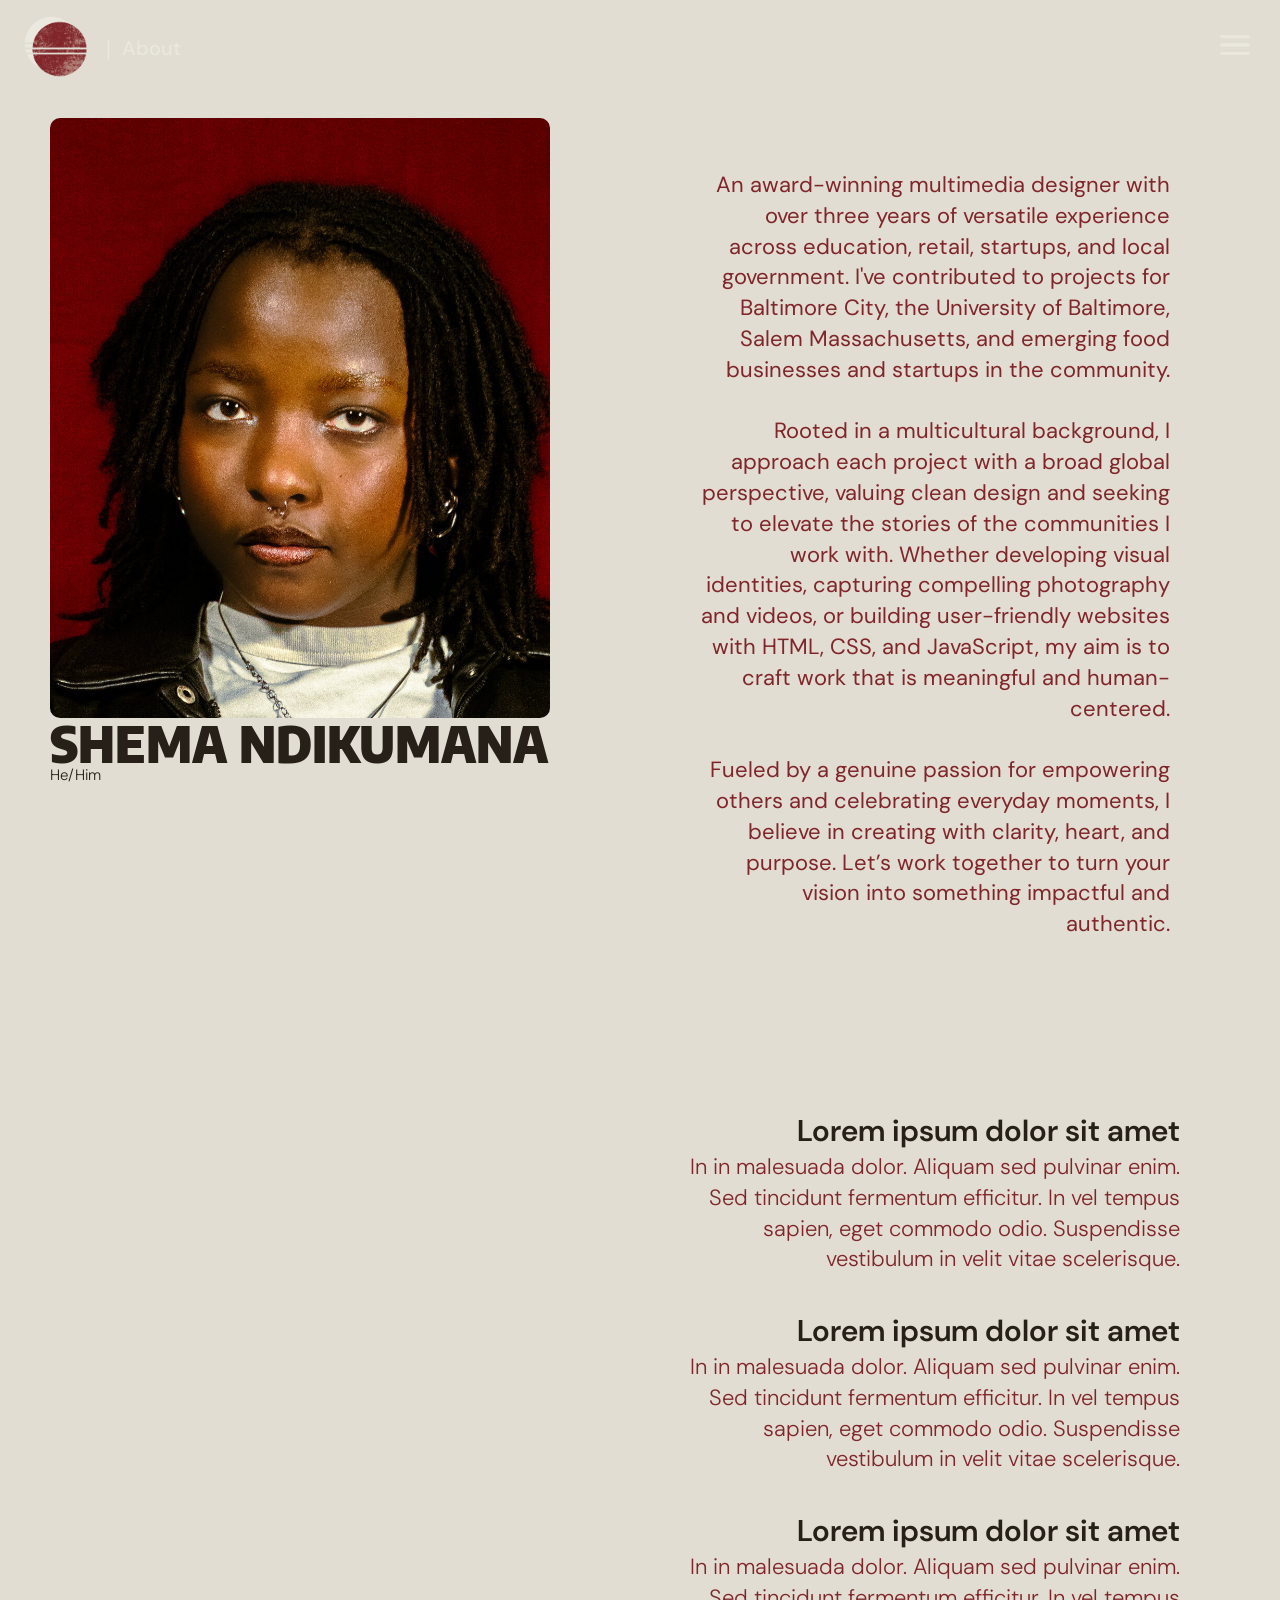
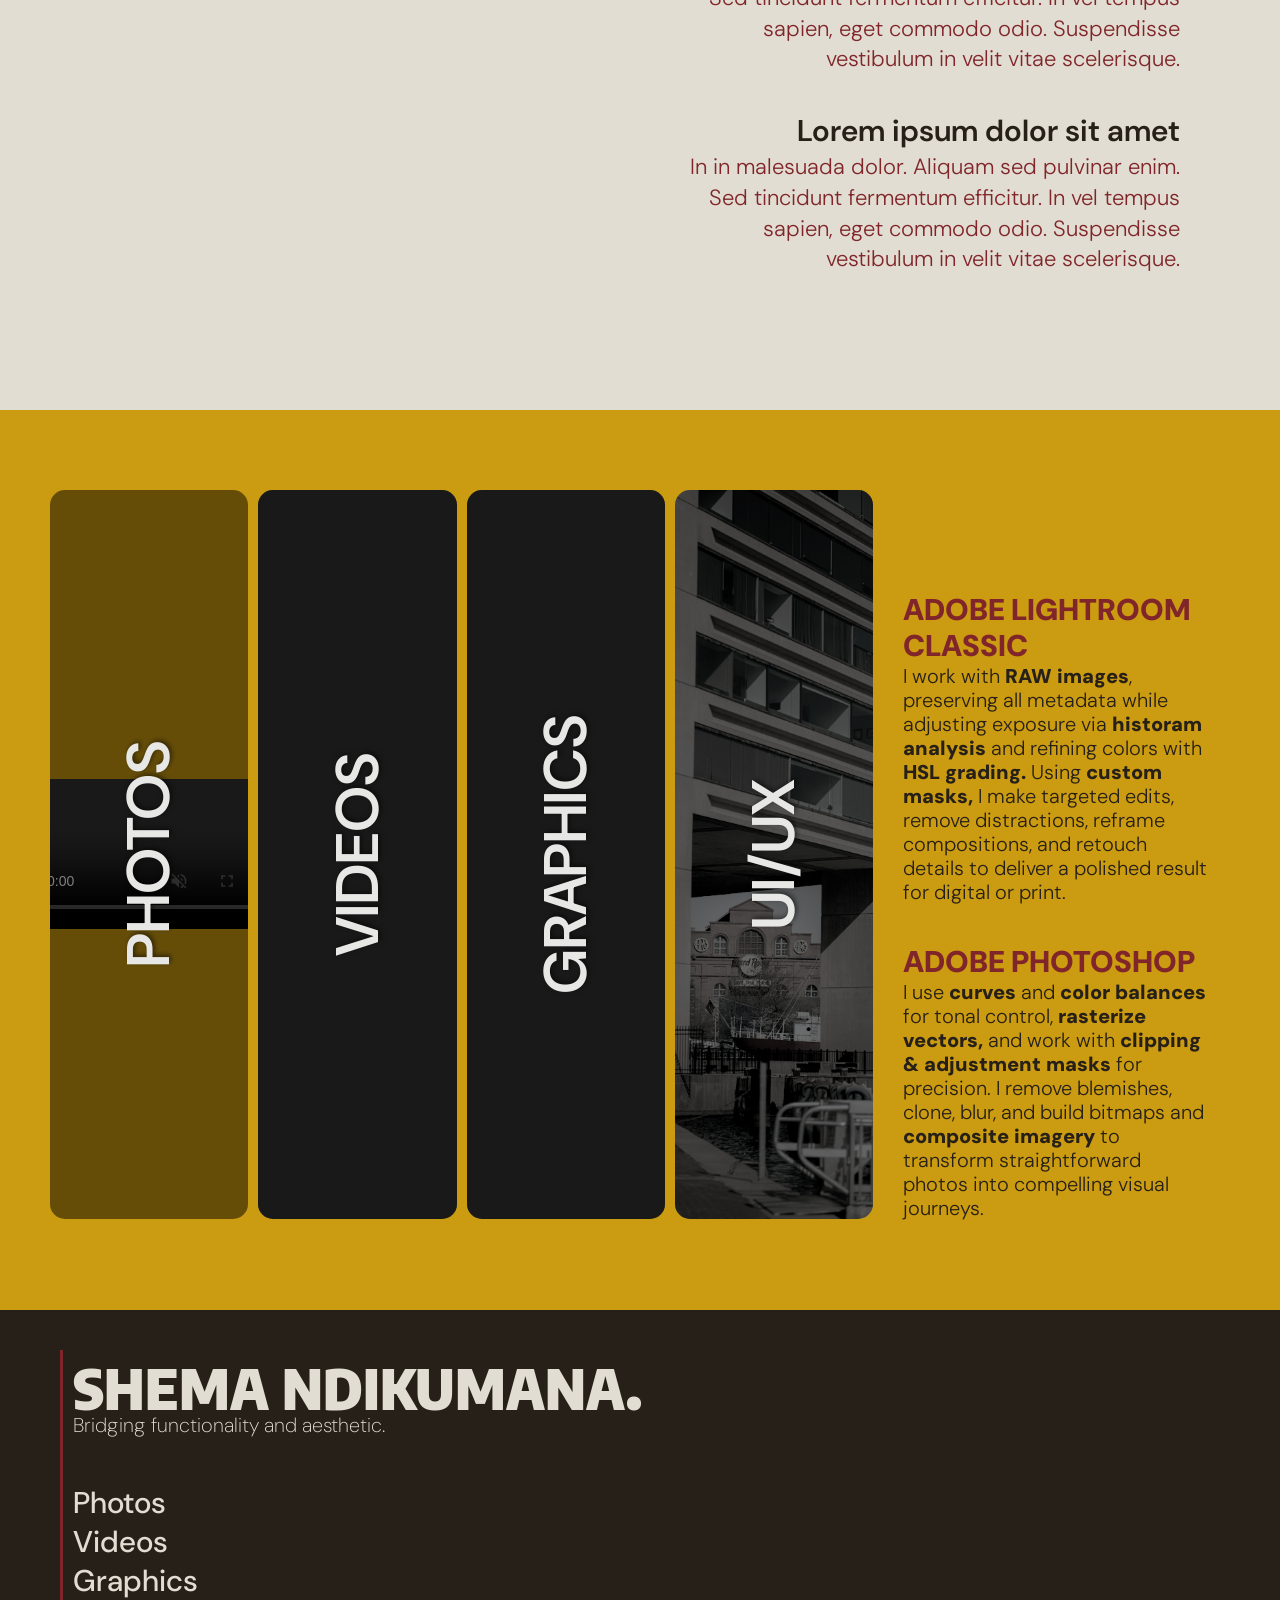
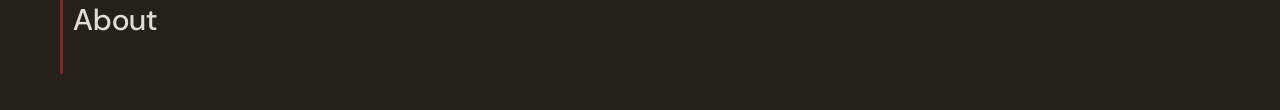
==== about.html @ a7e1a9b9 "Initial commit" ====
<!DOCTYPE html>
<html lang="en">
<head>
    <meta charset="UTF-8">
    <meta name="viewport" content="width=device-width, initial-scale=1.0">
    <link rel="stylesheet" href="styles.css">
    <script src="navbar.js"></script>
    <script src="footer.js"></script>
    <style>
    @import url('https://fonts.googleapis.com/css2?family=Encode+Sans+Semi+Condensed:wght@100;200;300;400;500;600;700;800;900&display=swap');
    @import url('https://fonts.googleapis.com/css2?family=DM+Sans:ital,opsz,wght@0,9..40,100..1000;1,9..40,100..1000&display=swap');    
    </style>
    <title>About</title>
</head>
<body style="width: 100% !important; overflow-x: hidden;">
     <div id="navbar-placeholder"></div>
 <section class="bio-section">
    <div class="pfp-box">
        <div class="headshot-box"><img src="about/shema_headshot.jpg" alt="headshot"></div>
        <div class="pfp-txt">
            <p class="pfp-name">Shema Ndikumana</p>
            <p class="pfp-pronouns">He/Him</p>
        </div>
    </div>
    <div class="info-box">
        <div class="bio-txt">
An award-winning multimedia designer with over three years of versatile experience across education, retail, startups, and local government. I've contributed to projects for Baltimore City, the University of Baltimore, Salem Massachusetts, and emerging food businesses and startups in the community. 
<br>
<br>Rooted in a multicultural background, I approach each project with a broad global perspective, valuing clean design and seeking to elevate the stories of the communities I work with. Whether developing visual identities, capturing compelling photography and videos, or building user-friendly websites with HTML, CSS, and JavaScript, my aim is to craft work that is meaningful and human-centered. 
<br>
<br>Fueled by a genuine passion for empowering others and celebrating everyday moments, I believe in creating with clarity, heart, and purpose. Let’s work together to turn your vision into something impactful and authentic.
</div>
        <div class="work-box">
            <div class="work">
                <p class="work-title">Lorem ipsum dolor sit amet</p>
                <p class="work-info">In in malesuada dolor. Aliquam sed pulvinar enim. Sed tincidunt fermentum efficitur. In vel tempus sapien, eget commodo odio. Suspendisse vestibulum in velit vitae scelerisque. </p>
            </div>
            <div class="work">
                <p class="work-title">Lorem ipsum dolor sit amet</p>
                <p class="work-info">In in malesuada dolor. Aliquam sed pulvinar enim. Sed tincidunt fermentum efficitur. In vel tempus sapien, eget commodo odio. Suspendisse vestibulum in velit vitae scelerisque. </p>
            </div>
            <div class="work">
                <p class="work-title">Lorem ipsum dolor sit amet</p>
                <p class="work-info">In in malesuada dolor. Aliquam sed pulvinar enim. Sed tincidunt fermentum efficitur. In vel tempus sapien, eget commodo odio. Suspendisse vestibulum in velit vitae scelerisque. </p>
            </div>
            <div class="work">
                <p class="work-title">Lorem ipsum dolor sit amet</p>
                <p class="work-info">In in malesuada dolor. Aliquam sed pulvinar enim. Sed tincidunt fermentum efficitur. In vel tempus sapien, eget commodo odio. Suspendisse vestibulum in velit vitae scelerisque. </p>
            </div>
        </div>
    </div>
 </section>
 <section class="skills-section">
    <div class="skill" data-skill="Photos">
        <p class="skill-type"><a href="photos.html">Photos</a></p>
        <video loop="true" autoplay="autoplay" controls muted
        src="about/photos-loop.mp4" style="width: 600%; height: auto;"></video>
    </div>
    <div class="skill" data-skill="Videos">
        <p class="skill-type"><a href="videos.html">Videos</a></p>
        <video loop="true" autoplay="autoplay" controls muted
        src="about/video-loop.mp4"></video>
    </div>
     <div class="skill" data-skill="Graphics">
        <p class="skill-type"><a href="graphics.html">Graphics</a></p>
        <video loop="true" autoplay="autoplay" controls muted
        src="about/video-loop.mp4"></video>
    </div>
    <div class="skill" data-skill="UI">
        <p class="skill-type">UI/UX</p> 
        <img src="photos/InnerHarbor-21.jpg" alt=""></div>
    <div class="tools">
        <div class="tool-txt">
            <p id="tool-title-1">Adobe</p>
            <p id="tool-info-1">In in malesuada dolor. Aliquam sed pulvinar enim. Sed tincidunt fermentum efficitur. In vel tempus sapien, eget commodo odio. Suspendisse vestibulum in velit vitae scelerisque. </p>
        </div>
        <div class="tool-txt">
            <p id="tool-title-2">Adobe</p>
            <p id="tool-info-2">In in malesuada dolor. Aliquam sed pulvinar enim. Sed tincidunt fermentum efficitur. In vel tempus sapien, eget commodo odio. Suspendisse vestibulum in velit vitae scelerisque. </p>
        </div>
    </div>
 </section>
<footer id="footer-placeholder"></footer>
 <script>


    

    const toolTitle1 = document.getElementById('tool-title-1');
    const toolTitle2 = document.getElementById('tool-title-2');
    const toolInfo1 = document.getElementById('tool-info-1');
    const toolInfo2 = document.getElementById('tool-info-2');
    const skillBox = document.querySelectorAll('.skill');

    const toolElements = [toolTitle1, toolTitle2, toolInfo1, toolInfo2];

    setTimeout(() => {
        toolTitle1.classList.add('visible');
        toolInfo1.classList.add('visible');
        toolTitle2.classList.add('visible');
        toolInfo2.classList.add('visible');
    }, 50);

    const toolData = {
        Photos:{
            title1: "Adobe Lightroom Classic",
            info1: "I work with <span style = 'font-weight: 900;'>RAW images</span>, preserving all metadata while adjusting exposure via <span style = 'font-weight: 900;'>historam analysis</span> and refining colors with <span style = 'font-weight: 900;'>HSL grading.</span> Using <span style = 'font-weight: 900;'>custom masks,</span> I make targeted edits, remove distractions, reframe compositions, and retouch details to deliver a polished result for digital or print.",

            title2: "Adobe Photoshop",
            info2: "I use <span style = 'font-weight: 900;'>curves</span> and <span style = 'font-weight: 900;'>color balances</span> for tonal control, <span style = 'font-weight: 900;'>rasterize vectors,</span> and work with <span style = 'font-weight: 900;'>clipping & adjustment masks</span> for precision. I remove blemishes, clone, blur, and build bitmaps and <span style = 'font-weight: 900;'>composite imagery</span> to transform straightforward photos into compelling visual journeys."
        },

        Videos:{
            title1:"Adobe Premiere Pro",
            info1: "In in malesuada dolor. Aliquam sed pulvinar enim. Sed tincidunt fermentum efficitur. In vel tempus sapien, eget commodo odio. Suspendisse vestibulum in velit vitae scelerisque.",

            title2: "Adobe After Effects",
            info2: "In in malesuada dolor. Aliquam sed pulvinar enim. Sed tincidunt fermentum efficitur. In vel tempus sapien, eget commodo odio. Suspendisse vestibulum in velit vitae scelerisque.",
        },

        Graphics:{
            title1:"Adobe Illustrator",
            info1:"In in malesuada dolor. Aliquam sed pulvinar enim. Sed tincidunt fermentum efficitur. In vel tempus sapien, eget commodo odio. Suspendisse vestibulum in velit vitae scelerisque.",

            title2: "Adobe InDesign",
            info2: "In in malesuada dolor. Aliquam sed pulvinar enim. Sed tincidunt fermentum efficitur. In vel tempus sapien, eget commodo odio. Suspendisse vestibulum in velit vitae scelerisque.",
        },

        UI:{
            title1: "CSS, HTML & Javascript",
            info1: "In in malesuada dolor. Aliquam sed pulvinar enim. Sed tincidunt fermentum efficitur. In vel tempus sapien, eget commodo odio. Suspendisse vestibulum in velit vitae scelerisque.",

            title2:"Figma",
            info2: "In in malesuada dolor. Aliquam sed pulvinar enim. Sed tincidunt fermentum efficitur. In vel tempus sapien, eget commodo odio. Suspendisse vestibulum in velit vitae scelerisque."
        }

    };

// 3. Update function
function updateTools(skillKey) {
    const data = toolData[skillKey];
    if (!data) return;

    toolElements.forEach(el => {
        el.classList.remove('visible');
    });

    setTimeout(() => {
        toolTitle1.textContent = data.title1;
        toolInfo1.innerHTML = data.info1;
        toolTitle2.textContent = data.title2;
        toolInfo2.innerHTML = data.info2;

        // 3. ADD visible class back (fade in from right)
        setTimeout(() => {
            toolElements.forEach(el => {
                el.classList.add('visible');
            });
        }, 30); // Small delay for the text to update
    }, 100); // Wait for fade out animation (matches CSS transition)
}

// 4. Event listeners for hover
skillBox.forEach(skill => {
    skill.addEventListener('mouseenter', function(e) {
        const skillKey = this.dataset.skill;
        if (skillKey && toolData[skillKey]) {
            updateTools(skillKey);
        }
    });
});

// 5. Video autoplay on hover
document.querySelectorAll('.skill video').forEach(video => {
    const parent = video.closest('.skill');
    if (parent) {
        parent.addEventListener('mouseenter', function() {
            const vid = this.querySelector('video');
            if (vid) {
                vid.play().catch(() => {});
            }
        });
        parent.addEventListener('mouseleave', function() {
            const vid = this.querySelector('video');
            if (vid) {
                vid.pause();
                vid.currentTime = 0;
            }
        });
    }
});

// 6. Set default (Photos)
updateTools('Photos'); 

 </script>
</body>
</html>
---- styles.css ----
html{
    scroll-behavior: smooth;
}

* {
    margin: 0;
    padding: 0;
    box-sizing: border-box;
}

:root {
    --beige: #EAE7DE;
    --dark-beige: #E1DDD2;
    --yellow: #CB9B11;
    --red: #802529;
    --brown: #272018;
    --title: 'Encode Sans Semi Condensed';
    --body: 'Dm Sans';
}

body {
    margin: 0 !important;
    padding: 0 !important;
    display: flex;
    flex-direction: column;
    column-gap: 0;
    height: auto;
    width: 100%;
}

#home-body {
    width: 100%;
}

/* NAV BAR ============================================*/
#navbar-placeholder {
    z-index: 1000;
    width: 100%;
    display: flex;
    justify-content: space-between;
    position: sticky;
    top: 0;  /* CRITICAL - must be set */
    margin: 0;
    padding: 0;
    height: 0;  /* Set explicit height */
    background: transparent;

}

.main-nav {
    height: 70px;
    width: 100%;
    margin: 0;
    padding: 0;
    display: flex;
    flex-direction: row;
    justify-content: space-between;
    z-index: 10000;
    background: transparent;
}

.main-nav img {
    width: auto;
    height: 70px;
    margin: 10px;
}

.nav-logo-wrapper{
    display: flex;
    flex-direction: row;
    align-items: center;
    padding-top: 25px !important;
    padding-left: 10px;
}

.page-title {
    display: flex;
    align-items: center;
    font-size: 24px;
    font-weight: 500 !important;
    font-family: var(--body);
    color: var(--beige);
    background: transparent !important;
    border: none !important;
    padding: 0 !important;
}

.page-intro{
    display: flex;
    flex-direction: column;
    justify-content: center;
    align-items: flex-start;
    padding: 20px 60px !important;
    width: 600px !important;
    min-height: 600px !important;
    background-color: var(--dark-beige);
    z-index: 1000;
    border-radius: 5px;
}

.page-intro p{
    color: var(--red) !important;
    width: auto;
    max-width: 90% !important;
    min-height: 300px !important;
    line-height: 1.2;
    font-size: 30px !important;
    text-align: left !important;
    margin-bottom: 20px !important;
}

.nav-btn {
    background-color: transparent;
    width: 70px;
    height: 70px;
    border: none;
    padding: 5px;
    margin: 10px;
    cursor: pointer;
    display: flex;
    align-items: center;
    justify-content: center;
    border-radius: 5px;
    transition: background-color 0.3s ease;
}

.nav-btn img {
    width: 40px;
    height: 40px;
    display: flex;
}

.nav-btn:hover {
    background-color: rgba(39, 32, 24, 0.1);
}

.nav-contact {
    display: flex;
    flex-direction: row;
    width: 100%;
    height: 50px;
    align-items: start;
    justify-content: flex-end;
}

.nav-contact img {
    width: 30px;
    height: 30px;
}

.nav-menu {
    display: none !important;
    position: absolute;
    top: 70px;
    right: 25px;
    width: 280px;
    min-height: 300px;
    background-color: var(--beige);
    z-index: 10000;
    border-radius: 10px;
    padding: 20px;
    box-shadow: 0 10px 30px rgba(0, 0, 0, 0.3);
    overflow-y: auto;
    transition: all 0.3s ease;
}

.page-title {
    font-size: 1.25rem;
    font-weight: 600;
    color: var(--beige);
    background-color: none !important;
    padding-left: 0.5rem;
    border-left: 2px solid;
}

.nav-links li {
    list-style-type: none;
}

.nav-links a:hover {
    text-decoration: none;
    font-weight: 600;
    color: var(--red);
    transform: scale(1.02);
}

.nav-links li a {
    color: var(--brown);
    font-family: var(--body);
    font-size: 30px;
    line-height: 1.7;
    border-bottom: 1px solid rgba(39, 32, 24, 0.3);
    display: block;
    padding-bottom: 2px;
    transition: all 0.3s ease;
}

.nav-links li a:hover {
    border-bottom: 1px solid rgba(39, 32, 24, 0.8);
}

.nav-menu.open {
    display: flex !important;
    flex-direction: column;
    justify-content: flex-start;
    align-items: stretch;
}

.material-symbols-rounded {
    font-variation-settings: 'FILL' 0, 'wght' 400, 'GRAD' 0, 'opsz' 24;
}

/* NAV BAR ============================================*/

#home-header {
    height: 900px;
    width: 100%;
    position: relative;
    top: 0;
    margin-bottom: 0;
    z-index: 0;
    background-image: url("header/bg-header.png");
    background-color: rgba(39, 32, 24, 0.4);
    background-blend-mode: multiply;
    background-size: cover;
    background-position: right;
    display: flex;
    flex-direction: column;
    column-gap: 0;
    justify-content: center;
    align-items: center;
}

#home-header h1{
    line-height: 1;
    margin: 0;
}


#home-header p{
    font-size: 24px;
}

.header-btn{
    width: 180px;
    height: 40px;
    border: none;

    font-size: 20px;
    font-weight: 500;
    font-family: var(--body);
    color: var(--beige);
    background-color: var(--red);
    
    display: flex;
    flex-direction: row;
    justify-content: center;
    align-items: center;
    align-self: flex-end;

    padding: 10px;
    margin-top: 20px;
    text-decoration: none;
    border-radius: 25px;
    border: none;
    transition: background-color 0.2s ease-in-out;
}

.header-btn a{
    text-decoration: none;
}

.header-btn:hover{
    background-color: var(--yellow);
    color: var(--brown);
}

a {
    text-decoration: none;
    color: var(--beige);
}

a:hover {
    text-decoration: none;
}



h1 {
    font-family: var(--title);
    font-weight: 900;
    font-size: 100px;
    text-transform: uppercase;
    color: var(--beige);
    margin: 0;
}

h2 {
    font-family: var(--title);
    font-weight: 900;
    font-size: 80px;
    text-transform: uppercase;
    color: var(--beige);
    line-height: 0.4;
}

h3 {
    font-family: var(--title);
    font-weight: 900;
    font-size: 50px;
    text-transform: uppercase;
    color: var(--red);
}

p {
    font-family: var(--body);
    color: var(--beige);
    font-size: 30px;
    font-weight: 300;
    margin: 0;
    line-height: 1;
}

.about-home{
    display: flex;
    flex-direction: column;
    justify-content: flex-start;
    align-items: flex-end;
    padding: 40px;
    width: 100%;
    min-height: 400px;
    background-color: var(--dark-beige);
}

.about-home p{
    width: 75%;
    line-height: 1.2;
    text-align: right;
    color: var(--brown);
}
#pages {
    display: flex;
    flex-direction: column;
    justify-content: center;
    padding: 0px;
    width: auto;
    height: auto;
    
}
    
.home-page-title {
    position: relative;
    display: flex;
    flex-direction: column;
    justify-content: center;
    background-color: var(--red);

    min-height: 170px;
    max-width: 100%;
    margin: 0;
    padding-left: 40px;
    padding-bottom: 10px;

    border-style: solid;
    border-width: 0.4px;
    border-right-width: 0px;
    border-left-width: 0px;
    border-top-width: 0px;
    border-color: var(--dark-beige);
    opacity: 1;
    overflow: hidden;
}

.home-page-title .bg-overlay {
    position: absolute;
    top: 0;
    left: 0;
    width: 100%;
    height: 100%;
    background-size: cover;
    background-position: center;
    clip-path: inset(0 100% 0 0); /* Start hidden (0% visible) */
    transition: clip-path 0.8s cubic-bezier(0.25, 0.46, 0.45, 0.94);
    z-index: 0;
}

.home-page-title:hover .bg-overlay {
    clip-path: inset(0 0% 0 0);
}

.home-page-title .content {
    position: relative;
    z-index: 1;
}

.pages-txt{
    font-family: var(--title);
    font-weight: 900;
    font-size: 100px;
    text-transform: uppercase;
    line-height: 0.4;
}

.pages-txt a{
        text-decoration: none;
        color: var(--brown);
        transition: color 0.2s ease;
        color: var(--dark-beige);
        opacity: 1;
        text-shadow: 0px 0px 5px rgba(0, 0, 0, 0.1);
        transition: text-shadow 0.5s ease;
}
.home-page-title:hover .pages-txt a{
    text-shadow: 0px 0px 10px rgba(0, 0, 0, 0.5);
}

.home-page-title:hover{
        text-decoration: none;
        cursor: pointer;
}

    #footer-placeholder{
        display: flex;
        flex-direction: column;
        height: 400px;
        width: 100%;
        background-color: var(--brown);
        z-index: 100;
        padding-left: 30px;
        padding-top: 20px;
        margin: 0;
        position: relative;
    }

    .inner-footer {
        width: 400px;
        height: 90%;
        padding: 10px;
        border: solid var(--red);
        border-left-width: 3px;
        border-right-width: 0px;
        border-top-width: 0px;
        border-bottom-width: 0px;
}

    .footer-list a {
        color: var(--dark-beige);
        font-family: var(--body);
        font-weight: 500;
        font-size: 28px;
        text-decoration: none;
        transition: color 0.2s ease;
    }

    .footer-list a:hover{
        color: var(--yellow);
        text-decoration: none;
    }

    .inner-footer h3{
        font-size: 55px;
        width: 100%;
        line-height: 0.9;
        color: var(--dark-beige);
    }

    .inner-footer p {
        color: var(--dark-beige);
        font-size: 18px;
        width: 100%;
    }


/* ===========================ABOUT PAGE==============================================*/

.bio-section{
    background-color: var(--dark-beige);
    display: flex;
    flex-direction: row;
    height: 100%;
    width: 100vw;
    padding: 50px;
    gap: 80px;
    flex-flow:nowrap;
    justify-content: space-between;
    overflow-y: auto;
    overflow-x: hidden;
    position: relative;
}

.pfp-box{
    height: 100vh;
    width: 50%;
    
    display: flex;
    flex-direction: column !important;
    justify-content: center;
    align-items: flex-start;
    position:fixed;
    top: 0;
    left: 0;
    padding: 50px;

}

.pfp-txt p{
    height: auto;
    width: 100%;
    display: flex;
    flex-direction: column;
    align-items: flex-start;
    justify-content: flex-start;
}

.pfp-name{
    font-family: var(--title);
    font-size: 50px;
    font-weight: 900;
    line-height: 1;
    text-transform: uppercase;
    color: var(--brown);

    height: auto;
}

.pfp-pronouns{
    font-family: var(--body);
    font-size: 15px;
    font-weight: 300;
    color: var(--brown);
}

.headshot-box{
    display: flex;
    flex-direction: column;
    width: 500px;
    height: auto;
    border-radius: 10px;
    overflow: hidden;

} 

.headshot-box img{
    width: 200%;
    height: 600px;
    object-fit: cover;
    object-position: -220px -180px;
    
}

.info-box{
    height: 100%;
    width: 60%;
    display: flex;
    flex-direction: column;
    margin-left:50%;
}

.bio-txt{
    color: var(--red) !important;
    background-color: var(--dark-beige);

    width: 100%;
    height: 100%;
    padding: 120px 60px;
    align-items: center;
    align-self: flex-end;
    justify-content: center;

    line-height: 1.4;
    font-family: var(--body);
    font-size: 22px !important;
    text-align: right !important;
    
}

.work-box{

    width: 100%;
    height: 100vh;
    padding: 50px;
    align-items: center;
    justify-content: center;

    line-height: 1.4;
    font-family: var(--body);
    font-size: 22px !important;
    text-align: right !important;
}

.work{
    height: 200px;
    width: 100%;
}

.work-title{
    color: var(--brown);

    line-height: 1.4;
    font-family: var(--body);
    font-size: 30px !important;
    font-weight: 600;
    text-align: right !important;
}

.work-info{
    color: var(--red);
    line-height: 1.4;
    font-family: var(--body);
    font-size: 22px !important;
    text-align: right !important;
}

.skills-section{
    height: 100vh;
    width: 100vw;
    background-color: var(--yellow);
    padding: 80px 50px 10px;
    display: flex;
    flex-direction: row;
    z-index: 2;
    gap: 10px;
}

.skill{
    display: flex;
    flex-direction: row;
    align-items: center;
    justify-content: center;
    height: 90%;
    width: 270px;
    overflow: hidden;
    border-radius: 15px;
    color: var(--beige);
    z-index: 5;
    position: relative;
    filter: grayscale(90%) !important;
}

.skill-type {

    font-family: var(--body);
    color: var(--beige);
    font-size: 60px;
    font-weight: 600;
    text-transform: uppercase;

    height: auto;
    width: auto;
    padding: 0;
    position: absolute;
    transform: rotate(270deg);
    display: flex;
    z-index: 1000;
    white-space: nowrap;
    transition: font-weight 0.2s ease box-shadow 0.2s ease;
    text-shadow: 2px 2px 5px rgba(0, 0, 0, 0.5);

}

.skill img{
    object-fit: cover;
    width: 100% !important;
    height: 100% !important;
}

.skill video{
    width:650%;
    height: 200%;

}

.skill::before{
    content: '';
    position: absolute;
    top: 0;
    left: 0;
    right: 0;
    bottom: 0;
    background-color: rgba(0, 0, 0, 0.5);
    height: 100%;
    width: 100%;
    z-index: 6;
    opacity: 1;
    transition: opacity 0.5s ease;
}

.skill:hover::before{
   opacity: 0 !important;

}

.skill:hover{
    transform: scale(1.04);
    filter: grayscale(0) !important;
    transition: all 0.3s ease;
}

.skill:hover .skill-type{
    font-weight: 900;
    text-shadow: 2px 4px 5px rgba(0, 0, 0, 0.5);
}


.tools{
    height: 100%;
    width: 40% !important;
    display: flex;
    flex-direction: column;
    justify-content: end;
    align-items: flex-end;
    padding: 80px 0px;
    gap: 40px;
}

.tool-txt{
    width: 100% !important;
    padding: 0 20px!important;
    display: flex;
    flex-direction: column;
    align-items: start !important;
}

#tool-title-1, #tool-title-2{
    font-family: var(--body);
    color: var(--red);
    font-size: 30px;
    font-weight: 1000;
    text-transform: uppercase;
    text-align: left;
    line-height: 1.2;
}

#tool-info-1, #tool-info-2{
    font-family: var(--body);
    color: var(--brown);
    font-size: 20px;
    font-weight: 300;
    text-align: left;
    line-height: 1.2;
}

#tool-title-1, #tool-title-2,
#tool-info-1, #tool-info-2 {
    opacity: 0;
    transform: translateX(-20px);
    transition: opacity 2s ease, transform 1s ease-in-out;
}

#tool-title-1.visible, #tool-title-2.visible,
#tool-info-1.visible, #tool-info-2.visible {
    opacity: 1;
    transform: translateX(0);
}

/* ================================================================================================> PHOTOS PAGE */

.photo-nav {
    background-color: transparent;
    display: flex;
    flex-direction: row;
    z-index: 100;
    position: absolute;
    color: var(--beige);
    top: 0;
}

.photo-wrapper {
    background-color: var(--brown);
    display: flex;
    flex-direction: column;
    justify-content: flex-start;
    align-items: start;
    padding-left: 30px;
    height: auto;
    width: 100%;
    overflow: hidden;
}

#photo-header {
    height: 100vh;
    width: 100%;
    margin: 0;
    top: 0;
    position: relative;
    z-index: 0;
    background-image: url("photos/Mt\ Vernon-11.jpg");
    background-size: cover !important;
    background-repeat: no-repeat !important;
    background-color: transparent !important;
    display: flex;
    flex-direction: column;
    justify-content: center;
    align-items: center;
}

#photo-header::before {
    content: '';
    position: absolute;
    top: 0;
    left: 0;
    right: 0;
    bottom: 0;
    background-color: rgba(0, 0, 0, 0.6);
    z-index: 1;
}

.photo-header-txt {
    display: flex;
    flex-direction: column;
    z-index: 2;
    align-items: start;
    justify-content: center;
    width: 250px;
    margin: 0 auto;
    flex: 1;
}

.photo-header-txt p {
    font-size: 19px;
    line-height: 1.2;
}

.photo-header-btn {
    display: flex;
    flex-direction: column;
    align-items: center;
    border: 2px solid;
    border-radius: 15px;
    background-color: transparent;
    color: var(--beige);
    padding: 10px;
    width: 90%;
    height: 40px;
}

.photo-header-btn p {
    font-size: 16px;
    text-transform: uppercase;
}

.photo-title {
    font-family: var(--title);
    font-size: 28px;
    font-weight: 900;
    color: var(--brown);
    text-transform: uppercase;
    margin-bottom: 3px;
}

.photo-location {
    font-family: var(--body);
    font-size: 15px;
    font-weight: 500;
    color: var(--brown);
}

.photo-type {
    font-family: var(--body);
    font-size: 14px;
    font-weight: 400;
    color: var(--brown);
    text-align: left;
    margin: 0;
    width: 100%;
}

.photo-txt {
    height: 380px;
    width: 150px;
    display: flex;
    flex-direction: column;
    gap: 10px;
    justify-content: end;
    align-items: center;
    text-align: left;
    margin-right: 15px;
}

.photo-p {
    font-family: var(--body);
    color: var(--brown);
    font-size: 15px;
    font-weight: 400;
    margin: 0;
    line-height: 1.2;
    line-break: auto;
    text-align: left;
    width: 100%;
}

.photo-container {
    display: flex;
    flex-direction: row;
    width: 400px;
    height: 600px;
    align-items: center;
    justify-content: start;
}

.photo-container img {
    margin-left: 8px;
    width: 208px;
    height: 390px;
    object-fit: cover;
    object-position: center;
}

.photo-first {
    border-radius: 10px 0px 0px 10px;
}

.photo-last {
    border-radius: 0px 10px 10px 0px;
}

/* ================================================================================================> THUMBNAIL STYLES */

.thumbnail {
    display: flex;
    cursor: pointer;
    transition: transform 0.3s;
    border-radius: 0;
    width: 100%;
    min-height: 500px;
    flex-direction: column;
    align-items: flex-start;
    justify-content: center;
    padding: 30px;
    position: relative;
    background-size: cover !important;
    background-repeat: no-repeat !important;
    background-color: transparent !important;
    background-image: var(--bg-image) !important;
}

.thumbnail::before {
    content: '';
    position: absolute;
    top: 0;
    left: 0;
    right: 0;
    bottom: 0;
    background-color: rgba(0, 0, 0, 0.6);
    z-index: 1;
}

.thumbnail .tn-txt {
    position: relative;
    z-index: 2;
    pointer-events: none;
}

/* Remove "Click to view gallery" text */
.thumbnail::after {
    display: none;
}

.tn-info {
    color: var(--beige);
    font-size: 20px;
    line-height: 1;

}

.tn-title {
    font-family: var(--title);
    color: var(--beige);
    font-size: 40px;
    font-weight: 900;
    line-height: 1.1;
    text-transform: uppercase;
    text-shadow: 2px 2px 4px rgba(0, 0, 0, 0.5);
}

.tn-location {
    font-family: var(--body);
    color: rgba(234, 231, 222, 0.8);
    font-size: 10px;
    text-shadow: 2px 2px 4px rgba(0, 0, 0, 0.5);
    line-height: 1.5;
    margin-bottom: 10px;
}


.tn-type {
    display: inline-block;
    background: rgba(203, 155, 17, 0.9);
    padding: 6px 14px;
    border-radius: 20px;
    font-size: 16px !important;
    font-family: var(--body);
    color: var(--brown);
    margin: 0 0 20px 0;
    align-self: flex-start;
}

.tn-p {
    color: var(--beige);
    font-size: 20px;
    text-shadow: 2px 2px 4px rgba(0, 0, 0, 0.5);
}

/* ===== MOBILE CONTENT (default) ===== */
.mobile-content {
    display: flex;
    flex-direction: column;
}

.desktop-layout {
    display: none;
}

.photo-desktop {
    display: none;
}

.scroll-hint {
    display: none;
}

/* ===== DESKTOP (min-width: 768px) ===== */
@media screen and (min-width: 768px) {
    
    
    /* Hide mobile content on desktop */
    .mobile-content {
        display: none !important;
    }
    
    /* Show desktop layout on desktop */
    .desktop-layout {
        display: flex;
        width: 100%;
        height: 80vh;
    }
    
    .desktop-layout .tn-txt {
        position: relative;
        top: 150px;
        padding: 30px;
        width: 600px;
        z-index: 2;
        pointer-events: none;
        transition: opacity 0.3s ease;
    }

    .thumbnail{
        padding: 50px !important;
    }
    
    /* Hide text on hover to show carousel */
    .thumbnail:hover .desktop-layout .tn-txt {
        opacity: 0;
        pointer-events: none;
    }
    
    /* Show carousel on hover */
    .thumbnail:hover .photo-desktop {
        display: flex;
        opacity: 1;
    }
    
    /* Show scroll hint on hover */
    .thumbnail:hover .scroll-hint {
        display: block;
    }
    
    /* Remove overlay on hover */
    .thumbnail:hover::before {
        opacity: 0;
        transition: opacity 0.3s ease;
    }
    
    /* Desktop carousel styles */
    .photo-desktop {
        display: none;
        position: absolute;
        top: 0;
        left: 0;
        width: 100%;
        height: 100%;
        flex-direction: row;
        padding: 20px;
        gap: 15px;
        overflow-x: auto;
        overflow-y: hidden;
        scroll-snap-type: x mandatory;
        -webkit-overflow-scrolling: touch;
        align-items: center;
        background: rgba(0, 0, 0, 0.85);
        border-radius: 0;
        z-index: 10;
        opacity: 0;
        transition: opacity 0.3s ease;
    }
    
    .photo-desktop img {
        flex: 0 0 auto;
        width: auto;
        height: 100%;
        max-height: 700px;
        min-width: 400px;
        object-fit: cover;
        object-position: center;
        border-radius: 12px;
        scroll-snap-align: center;
        box-shadow: 0 4px 15px rgba(0, 0, 0, 0.3);
        transition: transform 0.3s ease;
        cursor: grab;
    }
    
    .photo-desktop img:active {
        cursor: grabbing;
    }
    
    .photo-desktop img:hover {
        transform: scale(1.02);
    }
    
    /* Custom scrollbar styling */
    .photo-desktop::-webkit-scrollbar {
        height: 6px;
        background: transparent;
    }
    
    .photo-desktop::-webkit-scrollbar-track {
        background: rgba(255, 255, 255, 0.1);
        border-radius: 10px;
    }
    
    .photo-desktop::-webkit-scrollbar-thumb {
        background: rgba(255, 255, 255, 0.4);
        border-radius: 10px;
        transition: background 0.3s ease;
    }
    
    .photo-desktop::-webkit-scrollbar-thumb:hover {
        background: rgba(255, 255, 255, 0.6);
    }
    
    /* Scroll hint styles */
    .scroll-hint {
        position: absolute;
        bottom: 30px;
        left: 50%;
        transform: translateX(-50%);
        color: var(--beige);
        font-size: 16px;
        opacity: 0.7;
        z-index: 11;
        background: rgba(0, 0, 0, 0.6);
        padding: 8px 20px;
        border-radius: 30px;
        pointer-events: none;
        white-space: nowrap;
        display: none;
        transition: opacity 0.3s ease;
        font-family: var(--body);
        letter-spacing: 1px;
    }
    
    /* Remove background image on hover */
    .thumbnail:hover {
        background-image: none !important;
        background-color: transparent;
    }
}
/* ================================================================================================> LIGHTBOX STYLES */

/* Lightbox Styles */
.lightbox {
    display: none;
    position: fixed;
    top: 0;
    left: 0;
    width: 100%;
    height: 100%;
    background: rgba(0, 0, 0, 0.92);
    z-index: 1000;
    justify-content: center;
    align-items: center;
    padding: 40px;
}

.lightbox.show {
    display: flex;
}

.lightbox-content {
    position: relative;
    width: 100%;
    max-width: 1400px;
    height: 90vh;
    background:var(--brown);
    border-radius: 20px;
    overflow: hidden;
    display: flex;
    flex-direction: column;
}

.lightbox-main {
    display: flex;
    flex: 1;
    height: 100%;
    overflow: hidden;
}

.lightbox-image-container {
    flex: 2;
    position: relative;
    display: flex;
    align-items: center;
    justify-content: center;
    background: rgba(0, 0, 0, 0.92);
    overflow: hidden;
    min-height: 0;
}

#lightbox-img {
    max-width: 100%;
    max-height: 100%;
    object-fit: contain;
    transition: opacity 0.3s ease;
}

.lightbox-info {
    flex: 1;
    padding: 30px 35px;
    background: var(--dark-beige);
    color: var(--brown);
    overflow-y: auto;
    display: flex;
    flex-direction: column;
    min-width: 300px;
    border-left: 1px solid #333;
}

.lightbox-info h2 {
    font-size: 2em;
    margin: 0 0 5px 0;
    color: var(--brown);
    font-weight: 600;
}

#lb-title{
    font-family: var(--title);
    color: var(--brown);
    font-weight: 900;
    font-size: 45px;
    line-height: 1;
}

.lightbox-info #lb-location {
    font-size: 1.1em;
    color: rgba(39, 32, 24, 0.5);
    margin: 0 0 15px 0;
    font-style: italic;
}

.lightbox-info #lb-type {
    display: inline-block;
    background: rgba(203, 155, 17, 0.7);
    padding: 6px 14px;
    border-radius: 20px;
    font-size: 0.9em;
    color: var(--brown);
    margin: 0 0 20px 0;
    align-self: flex-start;
}

.lightbox-info #lb-description {
    border-top: 1px solid #333;
    padding-top: 20px;
    margin-top: 5px;
}

.lightbox-info #lb-description h3 {
    font-size: 1.25em;
    font-family: var(--body);
    text-transform: uppercase;
    letter-spacing: 2px;
    color: rgba(39, 32, 24, 0.8);
    margin: 0 0 12px 0;
    font-weight: 400;
}

.lightbox-info #lb-process {
    line-height: 1.2;
    color: var(--brown);
    font-family: var(--body);
    margin: 0;
    font-size: 1em;
    white-space: pre-wrap;
}

.close-btn {
    position: absolute;
    top: 8px !important;
    right: 15px !important;
    color: var(--red);
    font-size: 35px!important;
    font-weight: 300 !important;
    cursor: pointer;
    z-index: 10;
    transition: transform 0.3s ease;
    line-height: 1;
}

.close-btn:hover {
    transform: rotate(90deg);
}

.nav-bubbles {
    position: absolute;
    top: 50%;
    transform: translateY(-50%);
    width: 100%;
    display: flex;
    justify-content: space-between;
    padding: 0 20px;
    pointer-events: none;
}

.prev-bubble,
.next-bubble {
    pointer-events: auto;
    width: 50px;
    height: 50px;
    background: rgba(255, 255, 255, 0.15);
    backdrop-filter: blur(10px);
    border: 1px solid rgba(255, 255, 255, 0.2);
    border-radius: 50%;
    display: flex;
    align-items: center;
    justify-content: center;
    color: var(--beige);
    font-size: 24px;
    cursor: pointer;
    transition: all 0.3s ease;
    user-select: none;
}

.prev-bubble:hover,
.next-bubble:hover {
    background: rgba(255, 255, 255, 0.3);
    transform: scale(1.1);
}

.slide-dots {
    display: flex;
    justify-content: center;
    gap: 10px;
    margin-top: 20px;
    padding-top: 15px;
    border-top: 1px solid #333;
}

.dot {
    width: 12px;
    height: 12px;
    border-radius: 50%;
    background: #444;
    cursor: pointer;
    transition: background 0.3s ease;
    border: none;
    padding: 0;
    flex-shrink: 0;;
}

.dot.active {
    background: var(--yellow);
}

.dot:hover {
    background: var(--dark-beige);
}

/* Responsive for smaller screens */
@media screen and (max-width: 900px) {
    .lightbox-main {
        flex-direction: column;
    }
    
    .lightbox-info {
        border-left: none;
        border-top: 1px solid #333;
        min-width: unset;
        max-height: 40vh;
        padding: 20px;
    }
    
    .lightbox-image-container {
        max-height: 60vh;
    }
    
    .lightbox-content {
        height: 95vh;
        border-radius: 10px;
    }
    
    .lightbox {
        padding: 10px;
    }
}
/* ================================================================================================> VIDEOS PAGE */
/* ============================================
   MOBILE FIRST (Default)
   ============================================ */

#vid-header {
        height: 900px;
        width: 100%;
        position: relative;
        top: 0;
        margin-bottom: 0;
        z-index: 0;
        background-image: url("photos/Webp/Remington/Remington-20.webp");
        background-color: rgba(39, 32, 24, 0.4);
        background-blend-mode: multiply;
        background-size: cover;
        background-position: right;
        display: flex;
        flex-direction: column;
        column-gap: 0;
        justify-content: center;
        align-items: center;
}

#vid-header::before {
    content: '';
    position: absolute;
    top: 0;
    left: 0;
    right: 0;
    bottom: 0;
    background-color: rgba(0, 0, 0, 0.7);
    z-index: 1;
}

#vid-header p {
    font-size: 22px;
    color: var(--beige);
    z-index: 100;
    width: 100%;
}

#vid-header h1 {
    color: var(--beige);
    z-index: 100;
    text-align: center;
    width: 100%;
}

/* Video Section Header */
.vid-section {
    display: flex;
    flex-direction: column;
    min-height: 120px;
    width: 100%;
    max-width: 600px;
    color: var(--brown);
    padding: 30px;
    gap: 20px;
    margin: 0;
    justify-content: center;
}

.vid-section h2 {
    font-size: 32px;
    color: var(--brown);
}

.vid-section p {
    font-weight: 400;
    font-size: 22px;
    color: var(--brown);
    width: auto;
}

.vid-section h2,
.vid-section p {
    margin: 0;
}

/* Short Form - Mobile */
.shorts-carousel {
    width: 100%;
    padding: 20px 0;
    background-color: var(--red);
}

.shorts-carousel .swiper-wrapper {
    align-items: stretch;
}

.shorts-carousel .swiper-slide {
    width: 100% !important;
    max-width: 100% !important;
    flex-shrink: 0 !important;
    display: flex !important;
    visibility: visible !important;
    opacity: 1 !important;
    align-items: center !important;
    justify-content: center !important;
    padding: 10px;
}

.shorts-carousel .vid-vertical {
    width: 100%;
    max-width: 370px;
    display: flex;
    flex-direction: column;
    overflow: hidden;
    justify-content: center;
    align-items: center;
    padding: 10px;
}

.shorts-carousel .vid-vertical video {
    min-width: 100%;
    max-height: 500px;
    background-color: var(--beige) !important;
    object-fit: cover;
    object-position: center;
    border-radius: 10px;
}

.shorts-carousel .vid-txt {
    display: flex;
    flex-direction: column;
    width: 100%;
    max-width: 370px;
    margin: 15px 0;
    gap: 10px;
}

.shorts-carousel .vid-title {
    font-size: 27px;
    font-weight: 900;
    text-transform: uppercase;
    color: var(--beige);
    line-height: 1.5;
    font-family: var(--title);
}

.shorts-carousel .vid-subtitle {
    font-size: 22px;
    font-weight: 900;
    text-transform: uppercase;
    color: var(--beige);
    line-height: 1.5;
    font-family: var(--body);
}

.shorts-carousel .vid-info {
    font-size: 17px;
    width: 95%;
    color: var(--beige);
    line-height: 1.1;
}

/* Short Form Navigation - Hidden on Mobile */
.shorts-carousel .swiper-button-next,
.shorts-carousel .swiper-button-prev {
    display: none !important;
}

/* Long Form - Mobile */
.long-carousel {
    width: 100%;
    padding: 20px 0 30px 0;
    background-color: var(--yellow);
    overflow: hidden;
}

.long-carousel .swiper-wrapper {
    padding: 10px 0;
}

.long-carousel .swiper-slide {
    display: flex;
    justify-content: flex-start;
    align-items: flex-start;
    height: auto;
    padding: 10px;
}

.long-carousel .vid-long {
    display: flex;
    flex-direction: column;
    align-items: center;
    gap: 20px;
    width: 100%;
    max-width: 700px;
    background-color: transparent;
    padding: 5px;
}

.long-carousel .vid-long video {
    width: 100%;
    max-width: 400px;
    height: auto;
    aspect-ratio: 16/9;
    object-fit: cover;
    border-radius: 10px;
}

.long-carousel .vid-txt {
    display: flex;
    flex-direction: column;
    gap: 15px;
    width: 100%;
    max-width: 900px;
    color: var(--brown);
}

.long-carousel .vid-title {
    font-size: 24px;
    font-weight: 900;
    text-transform: uppercase;
    color: var(--brown);
    font-family: var(--title);
    margin: 0;
}

.long-carousel .vid-info {
    font-size: 16px;
    color: var(--brown);
    line-height: 1.4;
    margin: 0;
    width:100%;
}

.long-carousel .vid-subtitle {
    font-size: 18px;
    font-weight: 800;
    text-transform: uppercase;
    color: var(--brown);
    margin: 0;
    font-family: var(--body);
}

/* Long Form Pagination - Mobile */
.long-carousel .swiper-pagination {
    position: relative;
    margin-top: 20px;
}

.long-carousel .swiper-pagination-bullet {
    width: 30px;
    height: 30px;
    text-align: center;
    line-height: 30px;
    font-size: 14px;
    font-family: var(--body);
    color: var(--beige);
    opacity: 1;
    background: rgba(255, 255, 255, 0.2);
    border-radius: 50%;
    transition: all 0.3s ease;
}

.long-carousel .swiper-pagination-bullet-active {
    color: #fff;
    background: var(--red);
}

/* Long Form Navigation - Hidden on Mobile */
.long-carousel .swiper-button-next,
.long-carousel .swiper-button-prev {
    display: none !important;
}

/* ===========================================
    GRAPHICS
   ===========================================
*/

#graphics-header{
    background: url("graphics/everythingoes\ motion\ graphics.mp4");
    display: flex;
    align-items: center;
    justify-content: center;
    height: 100vh;
    width: 100%;
    padding: 0;
    margin: 0;
    overflow: hidden;
}

#graphics-header video{
    object-fit: cover;
    min-width: 100%;
    min-height: 100vh;
    right: 0;
    bottom: 0;
    position: absolute;
    object-position:50px 380px;
    zoom: 250%;
}

#graphics-header::before{
    content: '';
    position: absolute;
    top: 0;
    left: 0;
    right: 0;
    bottom: 0;
    background-color:  rgba(79, 52, 36, 0.6);
    height: 100%;
    width: 100%;
    z-index: 3;
    opacity: 1;
}

.graphics-collab{ 
    display: flex;
    flex-direction: column;
    align-items: flex-start;
    justify-content: center;
    padding: 40px 30px;
    background-color: var(--beige);
    height: auto;
    width: 100%;

    
}

.graphics-collab p{
    font-family: var(--body);
    color: var(--red);
    font-size: 55px;
    font-weight: 1000;
    text-transform: uppercase;
    text-align: left;
    line-height: 1.2;
    width: 100%;
    word-wrap: break-word;
}

#graphics-brands{
    display: flex;
    flex-direction: row !important;
    padding: 10px;
    align-items: center;
    justify-content: space-evenly;
    height: 500px;
    width: 100%;
    background-color: var(--beige);
    position: relative;
    overflow: hidden;
    gap: 4px;
}

.brand-wrapper{
    width: 350px;
    height: 450px;
    display: flex;
    flex-direction: column;
    background-color: none;
    align-items: center;
    justify-content: flex-start;
    padding: 15px 10px;
    border-radius: 5px;
    transition: all 0.3s ease;
}

.brand-wrapper:hover{
    background-color: var(--dark-beige);
    cursor: pointer;
}

.brand{
    display: flex;
    width: 330px;
    height: 350px;
    flex-direction: column;
    align-items: center;
    justify-content: center;
    transition: all 0.6s ease-in-out;
    overflow: hidden;
    border-radius: 5px;
    position: relative;
}

.brand img{
    object-fit: cover;
}

.brand::before{
    content: '';
    position: absolute;

    top: 0;
    left: 0;
    right: 0;
    bottom: 0;
    background-color:  rgba(0, 0, 0, 0);
    height: auto;
    width: auto;
    border-radius: 5px;
    transition: background-color 0.3s ease;
    background-blend-mode: color;

    z-index: 0;
    opacity: 1;
}

.brand:hover::before{
    background-color: rgba(0, 0, 0, 0.6);
}

.brand:hover .brand-logo{
    opacity: 1;
}

.brand:hover{
    background-blend-mode: luminosity;
}

.brand-logo{
    height: 220px;
    width: 300px;
    padding: 0;
    display: flex;
    flex-direction: column;
    align-items: center;
    justify-content: center;
    z-index: 100;
    position: relative;
    top: -100;
    right: 0;
    opacity: 0;
    transition: opacity 0.4s ease-in-out;

}

.brand img{
    width: 250px;
    height: auto;
    object-fit: cover;
}

.brand-info{
    opacity: 1;
    transition: opacity 0.3s ease;
    display: flex;
    flex-direction: column;
    width: 100%;
    padding: 10px 0;
}

.brand:hover .brand-info{
    opacity: 1;
}

.brand-name{
    font-family: var(--body);
    color: var(--brown);
    font-size: 22px;
    font-weight: 700;
    text-align: left;
    text-transform: uppercase;
    line-height: 1.3;
    position: relative;
    z-index: 100;
}

.brand-role{
    font-family: var(--body);
    color: var(--brown);
    font-size: 15px;
    font-weight: 300;
    text-align: left;
    line-height: 1.3;
    position: relative;
    z-index: 100;
}

.brand-btn{
    height: 30px;
    width: 100%;
    display: flex;
    flex-direction: row;
    align-items: center;
    justify-content: flex-start;
    margin: 10px 30px 0 0;
    padding: 0px;
    gap: 5px;

    border: none;
    border-radius: 5px;
    background-color: transparent;

    font-family: var(--body);
    color: var(--brown);
    text-align: right;
    font-weight: 400;
    font-size: 18px;

    transition: all 0.2s ease;
}

.brand-wrapper:hover .brand-btn{
    text-decoration: underline;
}

#graphics-section{
    display: flex;
    flex-direction: column;
    gap:0;
}

.proj-wrapper{
    padding: 40px;
    width: 100%;
    align-items: center;
}

.proj-info{
    width: auto;
    padding: 40px 0;
    display: flex;
    flex-direction: column;
}

.proj-title{
    font-family: var(--body);
    color: var(--dark-beige);
    font-size: 40px;
    font-weight: 1000;
    text-transform: uppercase;
    text-align: left;
    line-height: 1;
}

.proj-type, .proj-role{
    font-family: var(--body);
    color: var(--brown);
    font-size: 14px;
    text-align: left;
    line-height: 1.3;
}

.proj-type{
    font-weight: 500;
}



.proj-description, .proj-process{
    font-family: var(--body);
    color: var(--dark-beige);
    font-size: 17px;
    font-weight: 400;
    text-align: left;
    line-height: 1.3;
    margin-bottom: 15px;
}

.proj-wrapper{
    display: flex;
    width: 100%;
    height: 100vh;
    gap: 30px;
    
    flex-direction: column;
    align-items: start;
    justify-content: center;
    background-color: var(--brown);
    overflow: hidden;
}

.proj-wrapper-left{
    display: flex;
    flex-direction: column;
    width: 100%;
    height: 100%;
    align-items: start;
    justify-content: space-around;

}

.proj-wrapper-left img{
    border-radius: 5px;
    object-fit: cover;
    overflow: hidden;
    border-radius: 10px;
}

.proj-inner{
    display: flex;
    flex-direction: row;
    padding: 0 20px 0 20px;
    gap: 20px;
    overflow-x: auto;
    overflow-y: hidden;
    scroll-snap-type: x mandatory;
    -webkit-overflow-scrolling: touch;
    align-items: self-start;
    justify-content: start;
}

.proj-inner-ef{
    display: grid;
    grid-template-rows: repeat(2, 2fr);
    grid-template-columns: repeat(3, 2fr);
    grid-auto-flow: column;
    grid-gap: 8px;
    width: 100%;
    height: 100%;
    padding:0;

}

.project{
    border-radius: 15px;
    overflow: hidden;
    border-radius: 5px;
    display: flex;
    align-items: center;
    justify-content: center;
}

.project img{
    width: 100%;
    height: 100%;
    object-fit: cover;
    border-radius: 5px;
    
}

/* ============================================
   DESKTOP (768px and up)
   ============================================ */

@media screen and (min-width: 768px) {
    /* Photos */
    .thumbnail {
        position: relative;
        overflow: hidden;
        cursor: pointer;
        transition: all 0.3s ease;
    }

    /* Hide photo carousel by default */
    .photo-desktop {
        display: none;
        position: absolute;
        top: 0;
        left: 0;
        width: 100%;
        height: 100%;
        flex-direction: row;
        padding: 20px;
        gap: 20px;
        overflow-x: auto;
        overflow-y: hidden;
        scroll-snap-type: x mandatory;
        -webkit-overflow-scrolling: touch;
        align-items: center;
        background: rgba(0, 0, 0, 0.85);
        border-radius: 15px;
        z-index: 10;
        opacity: 0;
        transition: opacity 0.3s ease;
    }

    /* Show carousel and hide background on hover */
    .thumbnail:hover {
        background-image: none !important;
        background-color: transparent;
    }

    .thumbnail:hover .photo-desktop {
        display: flex;
        opacity: 1;
    }

    /* Hide text overlay when hovering */
    .thumbnail:hover .tn-txt {
        opacity: 0;
        pointer-events: none;
    }

    .photo-desktop img {
        flex: 0 0 auto;
        width: auto;
        height: 80%;
        max-height: 400px;
        min-width: 200px;
        object-fit: cover;
        object-position: center;
        border-radius: 12px;
        scroll-snap-align: center;
        box-shadow: 0 4px 15px rgba(0, 0, 0, 0.3);
        transition: transform 0.3s ease;
        cursor: grab;
    }

    .photo-desktop img:active {
        cursor: grabbing;
    }

    .photo-desktop img:hover {
        transform: scale(1.05);
    }

    /* Custom scrollbar styling */
    .photo-desktop::-webkit-scrollbar {
        height: 6px;
        background: none;
    }

    .photo-desktop::-webkit-scrollbar-track {
        background: rgba(255, 255, 255, 0.1);
        border-radius: 10px;
    }

    .photo-desktop::-webkit-scrollbar-thumb {
        background: var(--yellow);
        border-radius: 10px;
        transition: background 0.3s ease;
    }

    .photo-desktop::-webkit-scrollbar-thumb:hover {
        background: var(--yellow);
    }

    /* Navigation arrows for carousel */
    .thumbnail:hover .carousel-nav {
        display: flex;
    }

    /* Scroll indicators */
    .thumbnail .scroll-hint {
        position: absolute;
        bottom: 20px;
        left: 50%;
        transform: translateX(-50%);
        color: var(--beige);
        font-size: 16px;
        font-family: var(--body);
        opacity: 0;
        transition: opacity 0.3s ease;
        z-index: 11;
        background: rgba(0, 0, 0, 0.3);
        padding: 5px 30px;
        border-radius: 20px;
        pointer-events: none;
        white-space: nowrap;
    }

    .thumbnail:hover .scroll-hint {
        opacity: 0.5;
    }

    /* Videos Header - Desktop */
    #vid-header {
        height: 900px;
        width: 100%;
        position: relative;
        top: 0;
        margin-bottom: 0;
        z-index: 0;
        background-image: url("videos/thumbnails/Rem5.webp");
        background-color: rgba(39, 32, 24, 0.4);
        background-blend-mode: multiply;
        background-size: cover;
        background-position: bottom;
        display: flex;
        flex-direction: column;
        column-gap: 0;
        justify-content: center;
        align-items: center;
    }

    #vid-header p {
        font-size: 22px;
        color: var(--beige);
        max-width: 400px;
        text-align: left;
        z-index: 100;
    }

    #vid-header h1 {
        color: var(--beige);
        z-index: 100;
        font-size: 100px;
        max-width: 100%;
        height: 100%;
        text-align: left;
    }

    /* Video Section Header - Desktop */
    .vid-section {
        display: flex;
        flex-direction: column;
        min-height: 100px;
        width: 100%;
        max-width: 800px;
        color: var(--brown);
        padding: 40px;
    }

    .vid-section h2 {
        font-size: 60px;
        color: var(--brown);
    }

    .vid-section p {
        font-weight: 400;
        font-size: 22px;
        color: var(--brown);
        width: 100%;
        max-width: 600px;
    }

    /* Short Form - Desktop */
.shorts-carousel {
    width: 100%;
    height: 860px;
    padding: 0;
    background-color: var(--brown);
    position: relative;
    overflow: hidden;
}

.shorts-carousel .swiper-slide {
    height: auto;
    display: flex;
    justify-content: center;
    align-items: center;
    gap:80px;
}

.shorts-carousel .vid-vertical {
    min-width: 450px;
    max-height: 800px;
    display: flex;
    flex-direction: row;
    align-items: center;
    justify-content: center;
}

.shorts-carousel .vid-vertical video {
    width: 100%;  /* Reduced from 350px */
    max-height:100%; /* Reduced from 500px */ /* Reduced from 300px */
    object-fit: cover;
    border-radius: 20px;
}

.shorts-carousel .vid-txt {
    flex: 1;
    min-width: 500px;
    display: flex;
    flex-direction: column;
    justify-content: center;
    gap: 10px;
    color: var(--beige);
}

.shorts-carousel .vid-title {
    font-size: 40px;
    font-family: var(--title);
    font-weight: 900;
    margin: 0 !important;
    line-height: 1;
}

.shorts-carousel .vid-subtitle {
    font-size: 21px;
    font-weight: 500;
    font-family: var(--body);
    text-transform: capitalize;
    color: var(--dark-beige);
    margin: 0;
    line-height: 1.1;
    opacity: 0.9;
}

.shorts-carousel .vid-info {
    font-size: 18px;
    font-family: var(--body);
    line-height: 1.6;
    width: 100%;
    margin: 5px 0 0 0;
    opacity: 0.8;
}

/* Navigation Arrows - Fixed Positioning */
.shorts-carousel .swiper-button-next,
.shorts-carousel .swiper-button-prev {
    display: flex !important;
    align-items: center;
    justify-content: center;
    color: var(--beige);
    background: rgba(0, 0, 0, 0.4);
    width: 50px;
    height: 50px;
    border-radius: 50%;
    transition: all 0.3s ease;
    backdrop-filter: blur(5px);
    position: absolute;
    top: 50%;
    transform: translateY(-50%);
    z-index: 10;
}

.shorts-carousel .swiper-button-prev {
    left: 20px;
    right: auto;
}

.shorts-carousel .swiper-button-next {
    right: 20px;
    left: auto;
}

.shorts-carousel .swiper-button-next:hover,
.shorts-carousel .swiper-button-prev:hover {
    background: rgba(0, 0, 0, 0.6);
    transform: translateY(-50%) scale(1.1);
}

.shorts-carousel .swiper-button-next:after,
.shorts-carousel .swiper-button-prev:after {
    font-size: 22px;
    font-weight: bold;
}

/* Pagination - Fixed Positioning */
.shorts-carousel .swiper-pagination {
    position: absolute;
    bottom: 30px !important;
    left: 50% !important;
    transform: translateX(-50%) !important;
    width: auto !important;
    display: flex;
    justify-content: center;
    align-items: center;
    gap: 10px;
    z-index: 10;
}

.shorts-carousel .swiper-pagination-bullet {
    background: var(--yellow);
    opacity: 0.5;
    width: 10px;
    height: 10px;
    transition: all 0.3s ease;
    margin: 0 !important;
}

.shorts-carousel .swiper-pagination-bullet-active {
    background: var(--beige);
    opacity: 1;
    width: 30px;
    border-radius: 5px;
}

/* Optional: Add a container for better control */
.shorts-carousel .swiper {
    width: 100%;
    height: 100%;
}
    /* Long Form - Desktop */
    .long-carousel {
        width: 100%;
        padding: 30px 50px 70px 50px;
        background-color: var(--yellow);
    }

    .long-carousel .swiper-slide {
        display: flex;
        justify-content: center;
        align-items: center;
        width: 100%;
        height: 700px;
        padding:70px;
        margin:0;
    }

    .long-carousel .vid-long {
        display: flex;
        flex-direction: row;
        width: 100%;
        max-width: 800px;
        min-height:900px;
        background-color: transparent;
        position: relative;
        margin: 0;
        padding: 0;
    }

    .long-carousel .vid-long video {
        width: 100%;
        min-width: 800px;
        min-height: 500px;
        flex-shrink: 0;
        object-fit: cover;
        border-radius: 10px;
    }

    .long-carousel .vid-txt {
        display: flex;
        flex-direction: column;
        align-items: flex-start;
        justify-content: flex-start;
        max-width: 480px;
        max-height: 800px;
        padding-right: 15px;
        position: relative;
    }

    .long-carousel .vid-title {
        font-size: 60px !important;
        font-weight: 900;
        color: var(--brown);
        font-family: var(--title);
        margin: 0;
    }

    .long-carousel .vid-info {
        font-size: 18px;
        font-family: var(--body);
        color: var(--brown);
        font-weight: 300;
        line-height: 1.2;
        width: 100%;
        opacity: 1;
    }

    .long-carousel .vid-subtitle {
        font-size: 21px;
        font-weight: 600;
        font-family: var(--body);
        text-transform: capitalize;
        color: var(--brown);
        margin: 0;
        line-height: 1.1;
        opacity: 0.9;
    }

    /* Long Form Pagination - Desktop */
    .long-carousel .swiper-pagination {
        position: relative;
        margin-bottom: 20px;
    }

    .long-carousel .swiper-pagination-bullet {
        width: 35px;
        height: 35px;
        text-align: center;
        line-height: 35px;
        font-size: 16px;
        color: var(--dark-beige);
        opacity: 1;
        background: rgba(255, 255, 255, 0.1);
        border-radius: 50%;
        transition: all 0.3s ease;
    }

    .long-carousel .swiper-pagination-bullet-active {
        color: var(--beige);
        background: var(--red);
    }

    /* Long Form Navigation - Show on Desktop */
    .long-carousel .swiper-button-next,
    .long-carousel .swiper-button-prev {
        display: flex !important;
        color: var(--beige);
        background: rgba(0, 0, 0, 0.8);
        width: 35px;
        height: 35px;
        border-radius: 50%;
    }

    .long-carousel .swiper-button-next:after,
    .long-carousel .swiper-button-prev:after {
        font-size: 14px;
    }

    /* Photos Page - Desktop */
    .photo-header-txt {
        width: 400px;
    }

    .photo-header-txt p {
        font-size: 24px;
    }

    .photo-container {
        width: 500px;
        height: 700px;
    }

    .photo-container img {
        width: 250px;
        height: 460px;
    }

    /* Thumbnail - Desktop */
    .thumbnail {
        min-height: 700px;
        padding: 50px;
    }

    .thumbnail::before {
        background-color: rgba(0, 0, 0, 0.4);
    }

    .thumbnail:hover::before {
        background-color: rgba(0, 0, 0, 0.2);
    }

    .thumbnail:hover {
        transform: scale(1.01);
    }

    .tn-title {
        font-size: 60px;
    }

    .tn-location {
        font-size: 24px;
    }

    .tn-type,
    .tn-p {
        font-size: 22px;
    } 

    .tn-p{
        width: 380px !important;
    }

    .thumbnail:nth-child(1) {
        background-position: center 20% !important;
    }
    .thumbnail:nth-child(2) {
        background-position: center 30% !important;
    }
    .thumbnail:nth-child(3) {
        background-position: center 40% !important;
    }
    .thumbnail:nth-child(4) {
        background-position: center 50% !important;
    }
    .thumbnail:nth-child(5) {
        background-position: center 60% !important;
    }

    /* Lightbox - Desktop */
    .close-btn {
        top: 20px;
        right: 40px;
        font-size: 50px;
    }

    .bubble {
        width: 60px;
        height: 60px;
        display: none;
    }

    .slide-dots {
        bottom: 120px;
        gap: 12px;
    }

    .dot {
        width: 10px;
        height: 10px;
    }
}

/* ============================================
   LARGE DESKTOP (1200px and up)
   ============================================ */

@media screen and (min-width: 1200px) {

    #home-header{
        height: 1000px;
    }

    .inner-footer h3{
        min-width:600px;
        line-height: 1;
    }

    .inner-footer p{
        font-size: 20px;
        margin-bottom: 30px;
        font-weight: 200;
    }

    .footer-list a{
        font-size: 30px;
    }

    .long-carousel .vid-long {
        max-width: 1400px;
    }

    .long-carousel .vid-long video {
        width: 450px;
        height: 300px;
    }

    .long-carousel .vid-title {
        font-size: 38px;
    }

    .long-carousel .vid-info {
        font-size: 20px;
    }
}

/* ============================================
   MOBILE HOMEPAGE (767px and down)
   ============================================ */

@media screen and (max-width: 767px) {
    body {
        width: 100%;
        display: flex;
        flex-direction: column;
        overflow-x: hidden;
    }

    #home-body {
        width: 100%;
        background-color: var(--red);
    }

    #home-header {
        display: flex;
        flex-direction: column;
        text-align: center;
        width: 100%;
        padding: 10px;
    }

    h1 {
        font-size: 55px;
        line-height: 1;
        margin: 12px 0;
    }

    h2 {
        font-size: 10px;
    }

    h3 {
        font-size: 35px;
        line-height: 1;
        margin-bottom: 10px;
    }

    p {
        font-weight: 400;
        font-size: 22px;
        width: 250px;
    }

    #pages {
        padding: 0;
        width: auto;
        height: 450px;
        margin: 0;
        overflow: hidden;
    }
    

    .page-title {
        display: flex;
        flex-direction: column;
        justify-content: center;

        min-height: 100px;
        max-width: 400px;
        margin: 0;

        padding-left: 10px;
        padding-bottom: 10px;
        border-style: solid;
        border-width: 1px;
        border-right-width: 0px;
        border-left-width: 0px;
        border-color: var(--brown);
    }
    

    .pages-txt{
    font-family: var(--title);
    font-weight: 900;
    font-size: 75px;
    text-transform: uppercase;
    color: var(--brown);
    line-height: 0.4;
    }

    .pages-txt a{
        text-decoration: none;
    }


    .page-title:hover{
        text-decoration: none;
    }

    #footer-placeholder{
        display: flex;
        flex-direction: column;
        height: 400px;
        width: 100%;
        background-color: var(--brown);
        z-index: 100;
        padding-left: 10px;
        padding-top: 20px;
        margin: 0;
        position: relative;
    }

    .inner-footer {
        width: 100%;
        height: 90%;
        padding: 10px;
        border: solid var(--red);
        border-left-width: 3px;
        border-right-width: 0px;
        border-top-width: 0px;
        border-bottom-width: 0px;
}

    .footer-list a {
        color: var(--dark-beige);
        font-family: var(--body);
        font-weight: 500;
        font-size: 28px;
        transition: color 0.4s ease-in-out;
    }

    .footer-list a:hover{
        color: var(--yellow);
        text-decoration: underline;
    }

    .inner-footer h3{
        font-size: 44px;
        width: 100%;
        line-height: 0.9;
    }

    .inner-footer p {
        color: var(--brown);
        font-size: 18px;
        width: 100%;
    }

    #photos-header {
        margin: 0 0 200px 0;
    }

    nav {
        margin: 0;
    }

    /* Mobile Photos Page */
    .close-btn {
        top: 10px;
        right: 20px;
        font-size: 40px;
    }

    .bubble {
        width: 45px;
        height: 45px;
    }

    .bubble svg {
        width: 20px;
        height: 20px;
    }

    .slide-dots {
        bottom: 100px;
        gap: 8px;
    }

    .dot {
        width: 10px;
        height: 10px;
    }
}
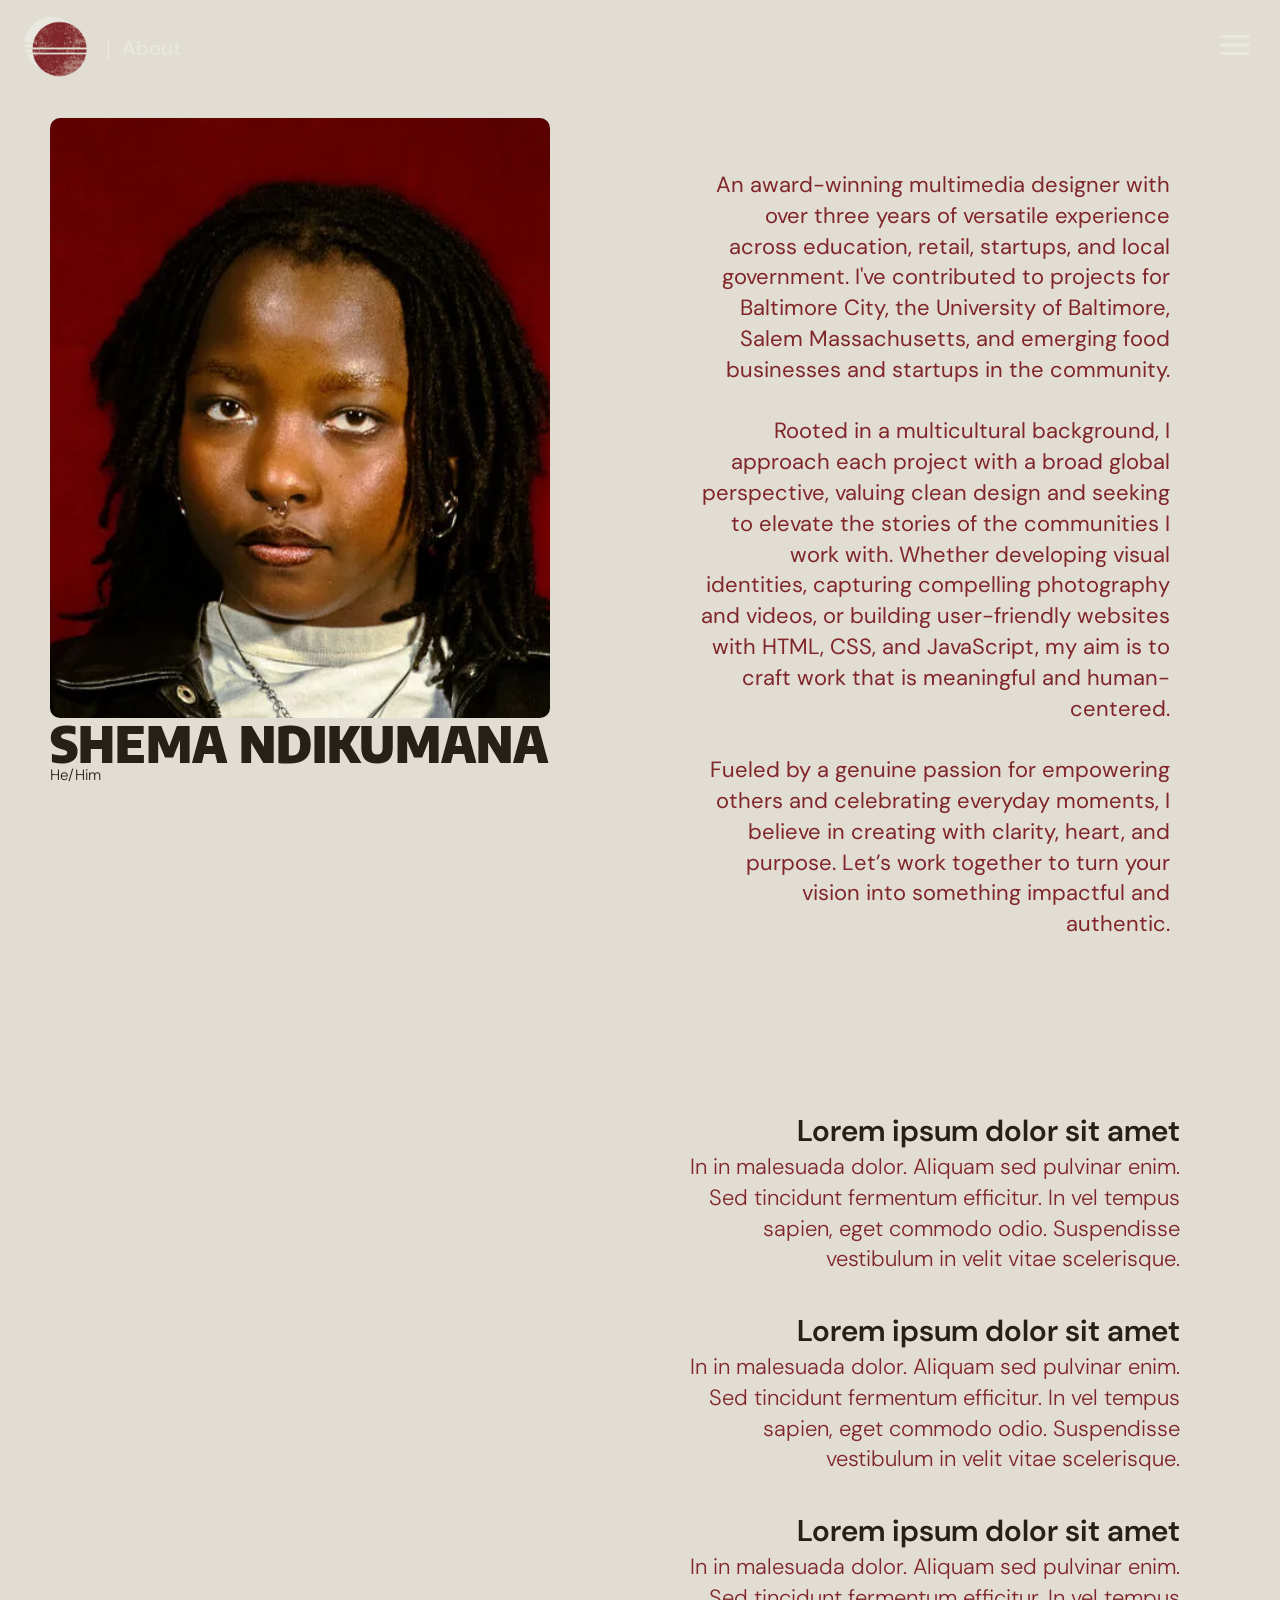
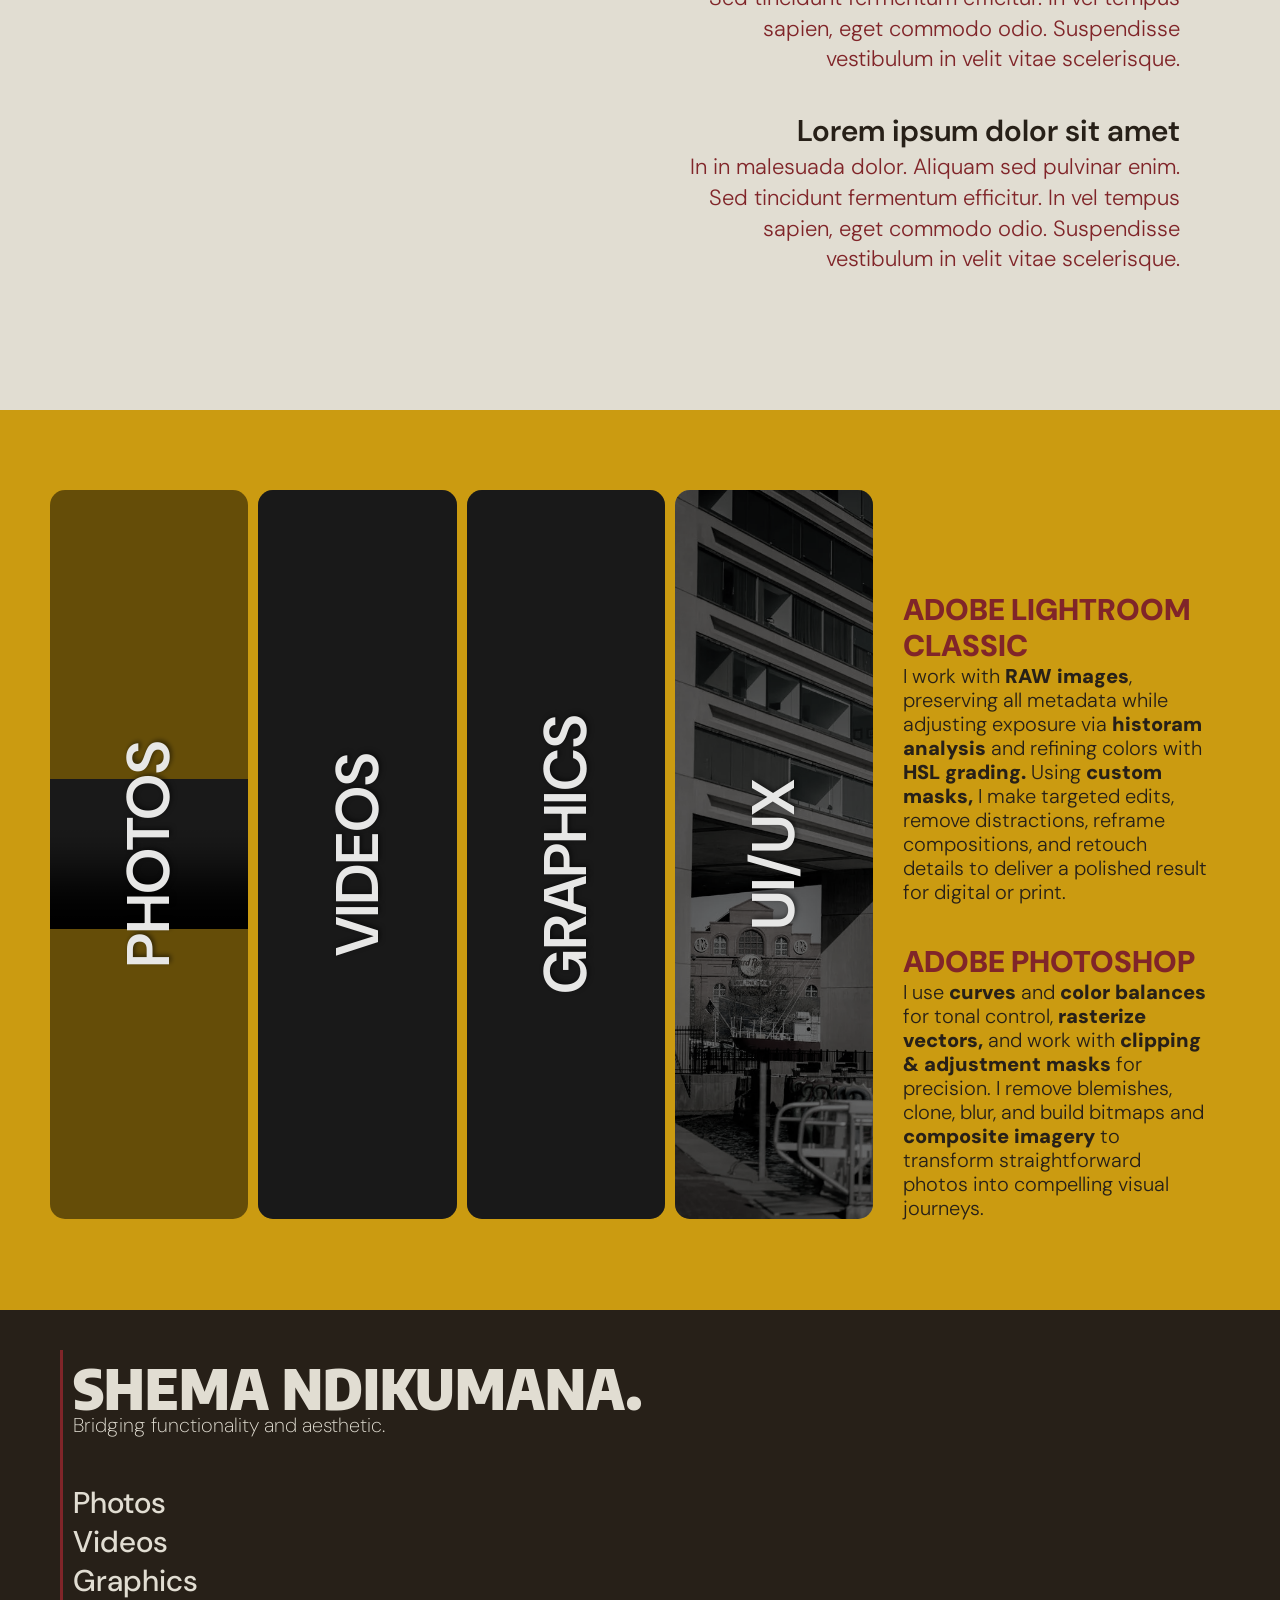
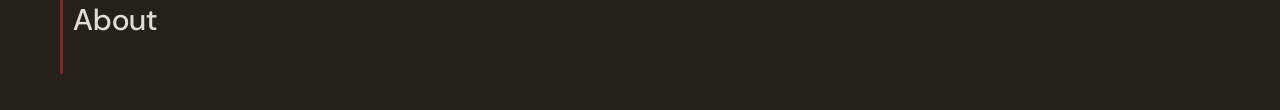
==== commit 57295872: "checkpoint before webp sed" ====
--- a/about.html
+++ b/about.html
@@ -16,7 +16,7 @@
      <div id="navbar-placeholder"></div>
  <section class="bio-section">
     <div class="pfp-box">
-        <div class="headshot-box"><img src="about/shema_headshot.jpg" alt="headshot"></div>
+        <div class="headshot-box"><img src="about/shema_headshot.webp" alt="headshot"></div>
         <div class="pfp-txt">
             <p class="pfp-name">Shema Ndikumana</p>
             <p class="pfp-pronouns">He/Him</p>
@@ -68,7 +68,7 @@
     </div>
     <div class="skill" data-skill="UI">
         <p class="skill-type">UI/UX</p> 
-        <img src="photos/InnerHarbor-21.jpg" alt=""></div>
+        <img src="photos/InnerHarbor-21.webp" alt=""></div>
     <div class="tools">
         <div class="tool-txt">
             <p id="tool-title-1">Adobe</p>
--- a/styles.css
+++ b/styles.css
@@ -219,7 +219,7 @@
     top: 0;
     margin-bottom: 0;
     z-index: 0;
-    background-image: url("header/bg-header.png");
+    background-image: url("header/bg-header.webp");
     background-color: rgba(39, 32, 24, 0.4);
     background-blend-mode: multiply;
     background-size: cover;
@@ -784,7 +784,7 @@
     top: 0;
     position: relative;
     z-index: 0;
-    background-image: url("photos/Mt\ Vernon-11.jpg");
+    background-image: url("photos/Mt\ Vernon-11.webp");
     background-size: cover !important;
     background-repeat: no-repeat !important;
     background-color: transparent !important;
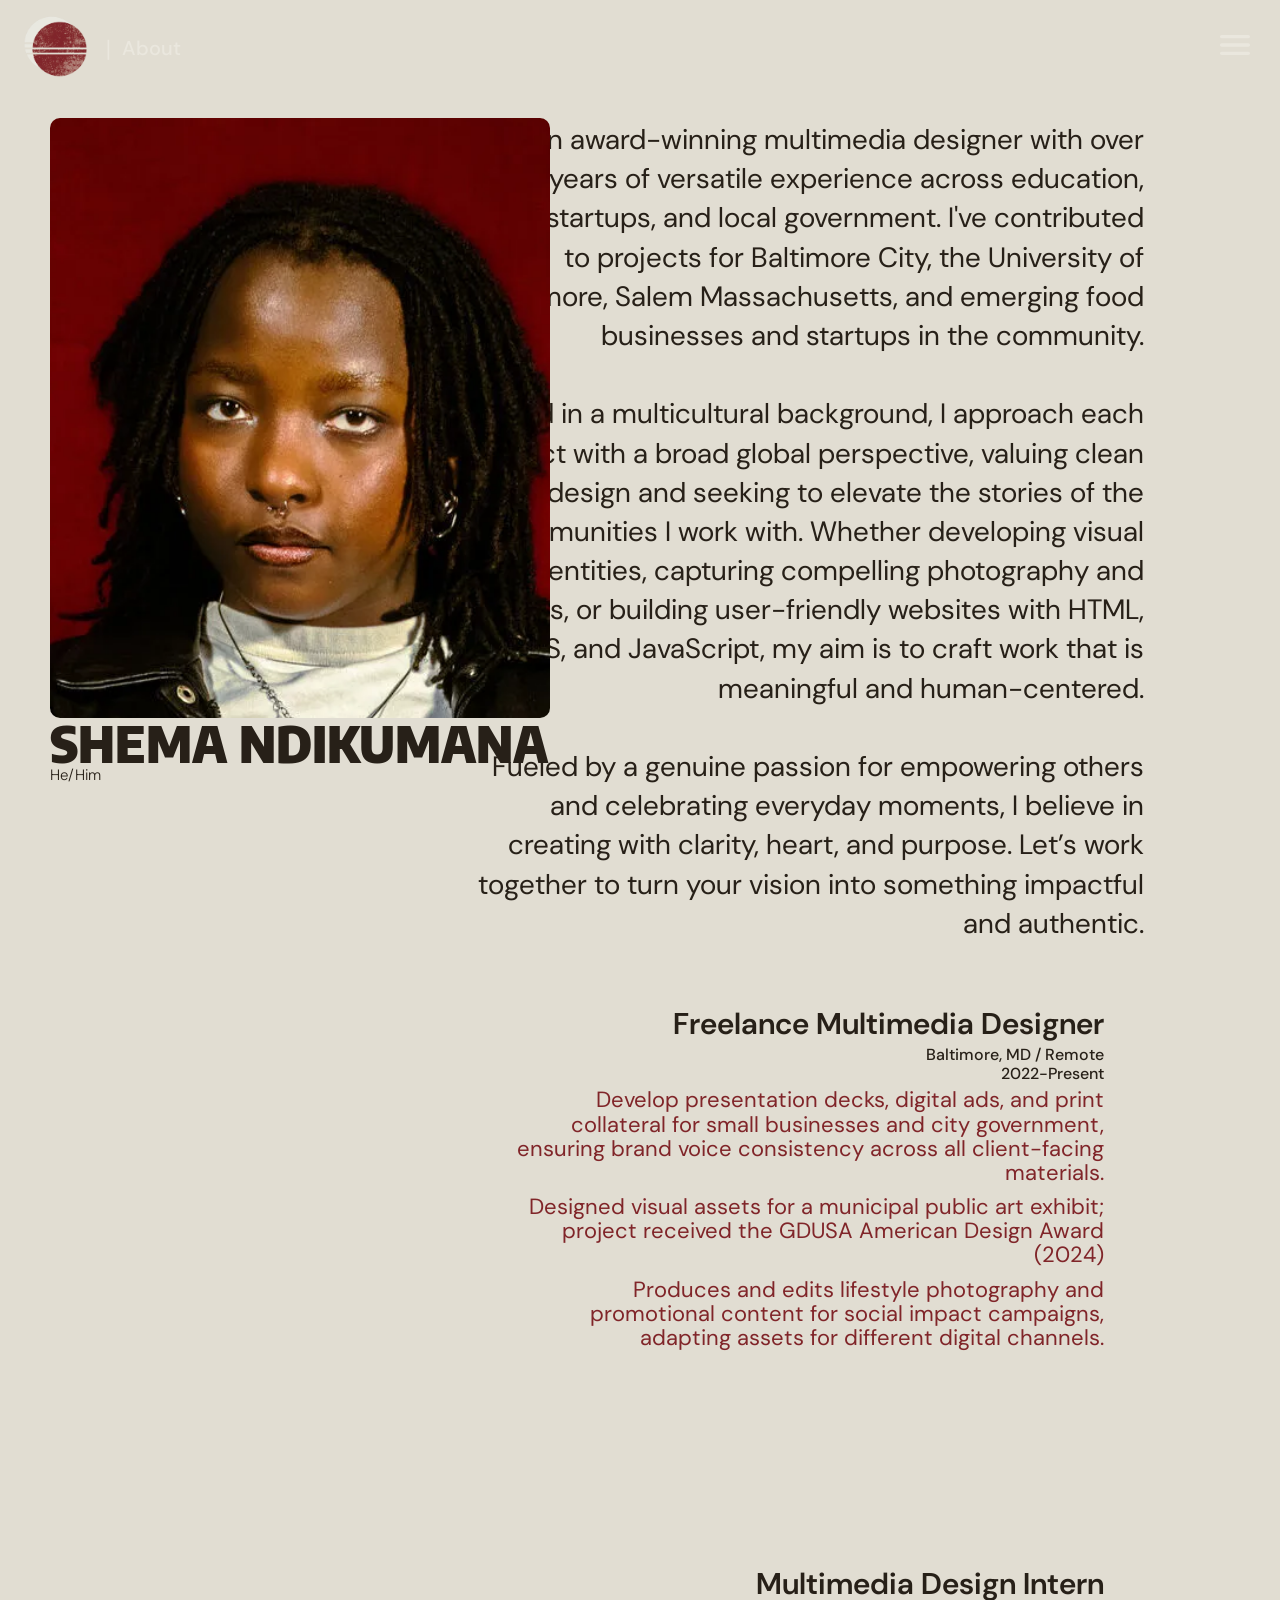
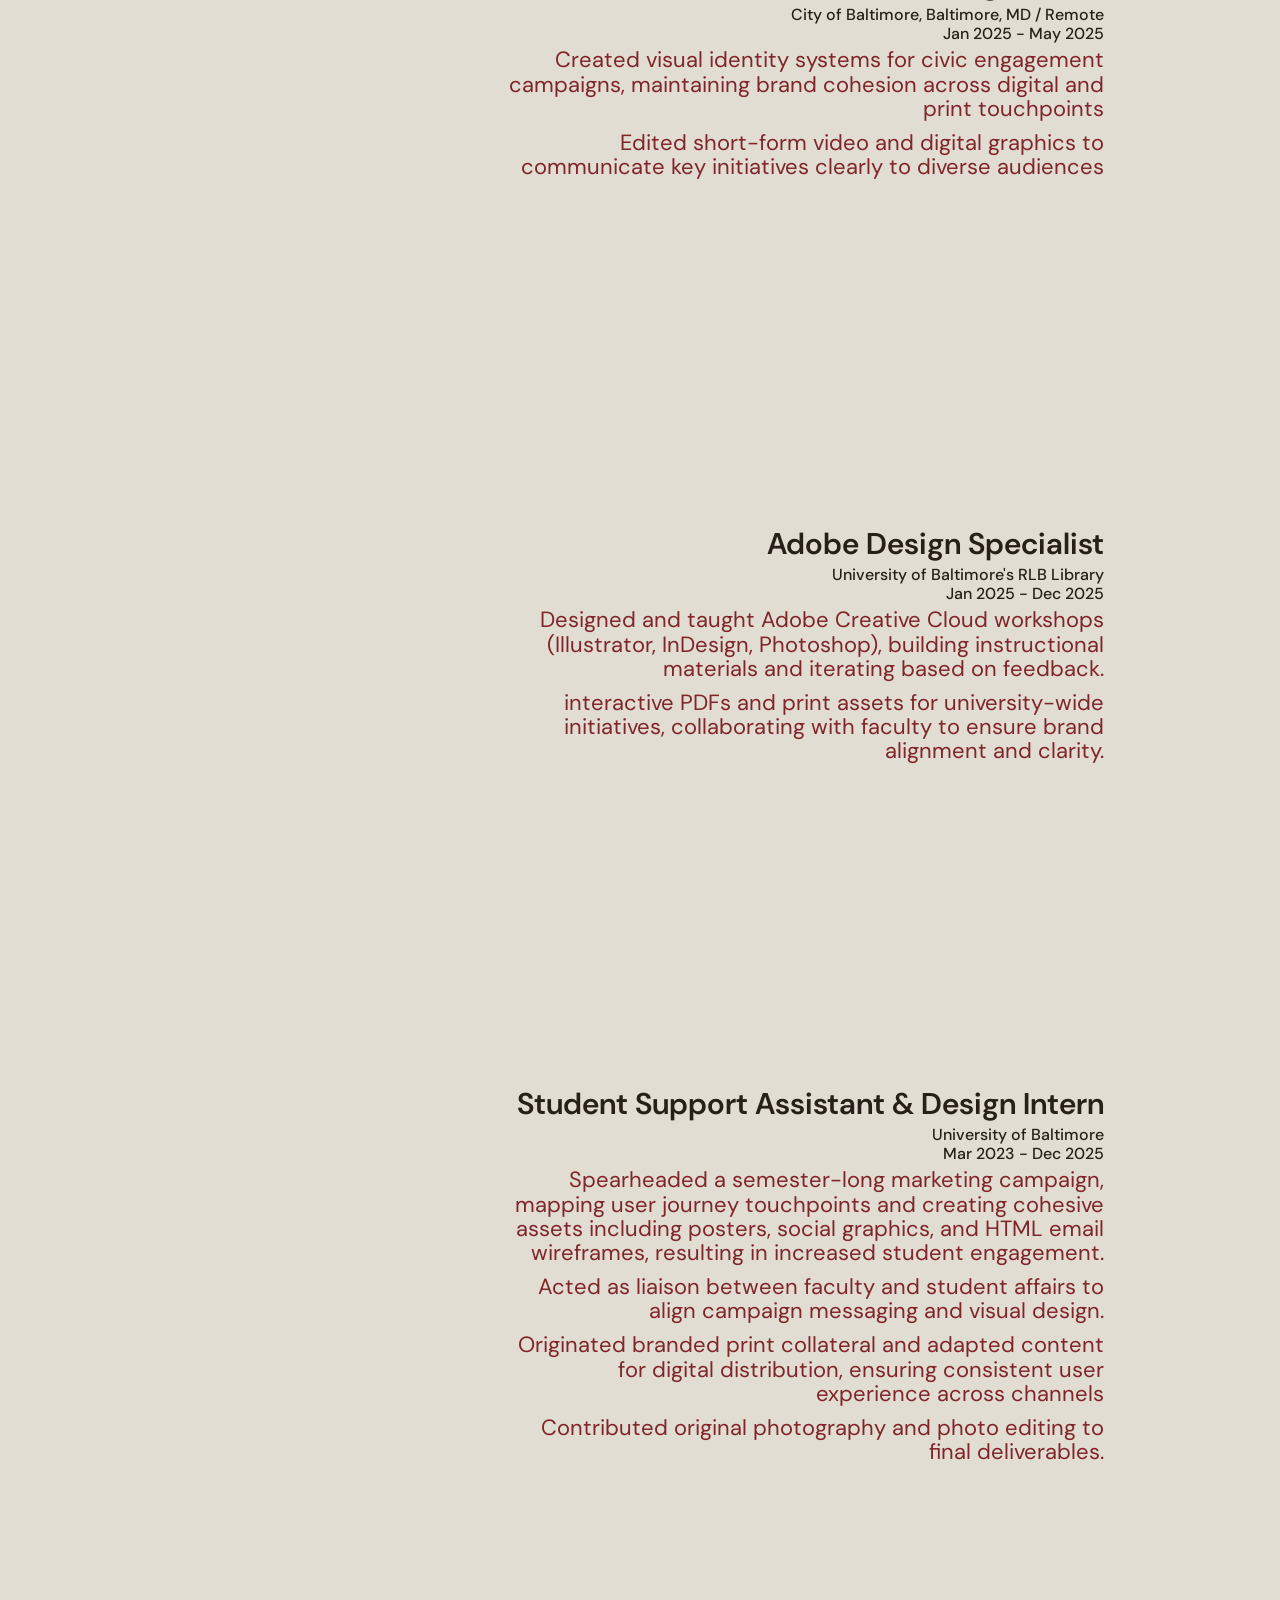
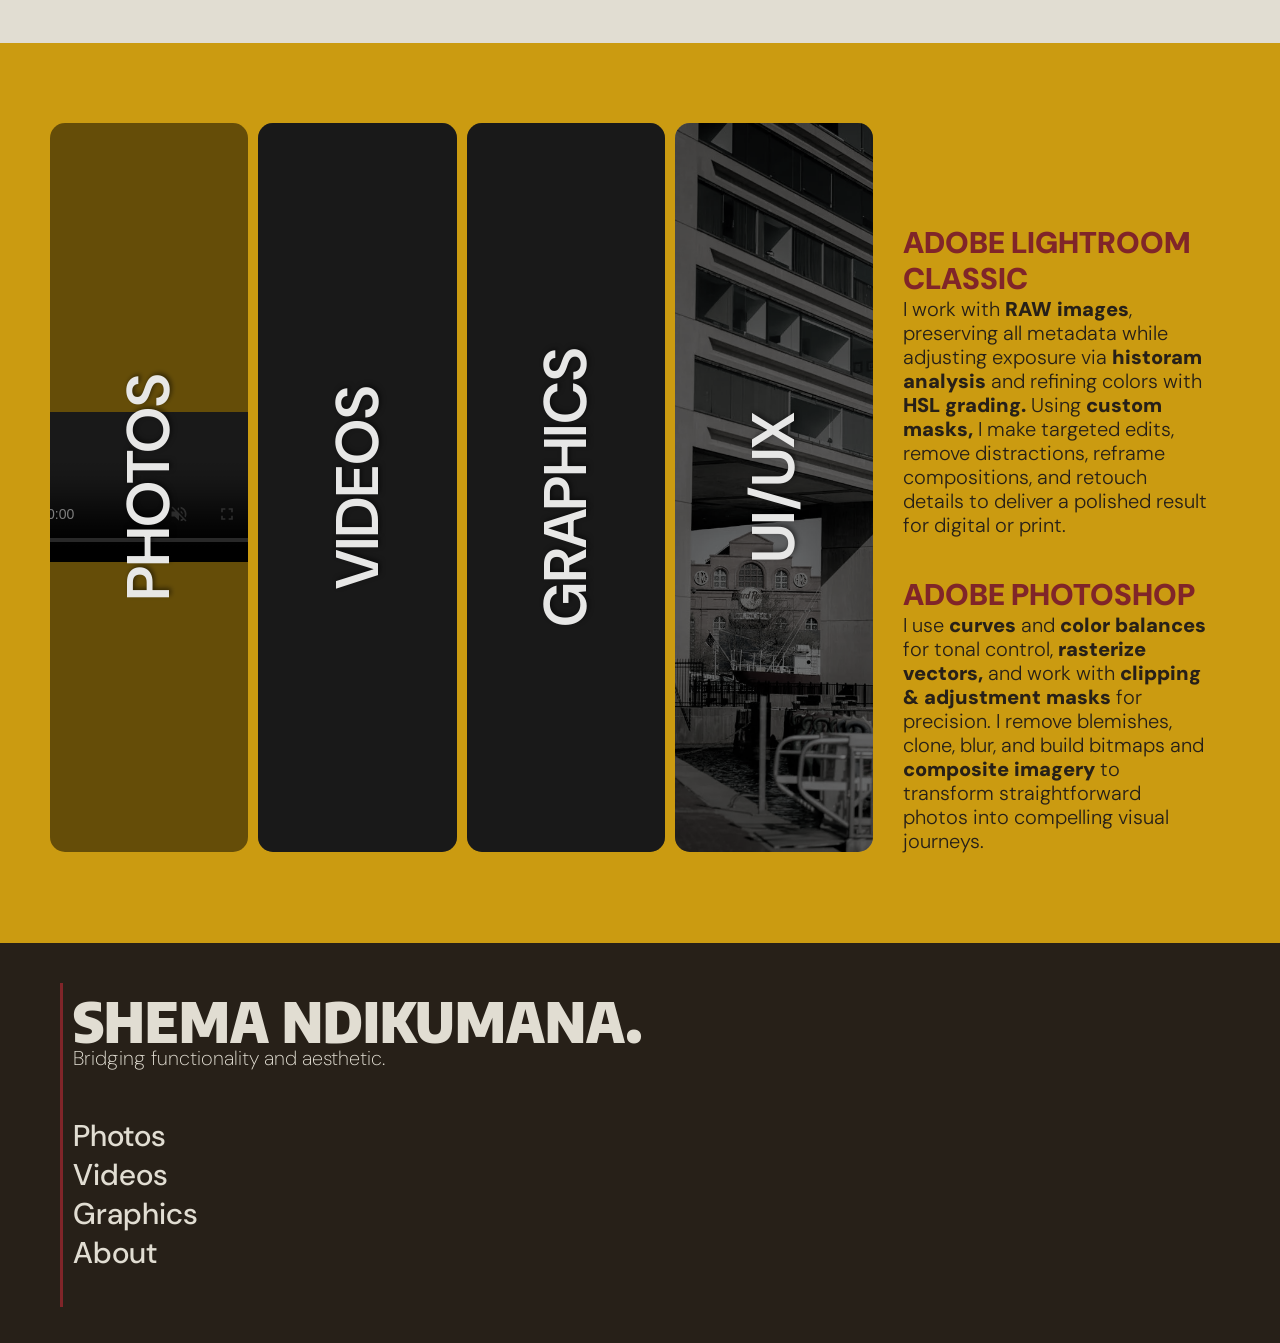
==== commit f72e9231: "Resized and fixed homepage title pics" ====
--- a/about.html
+++ b/about.html
@@ -24,29 +24,69 @@
     </div>
     <div class="info-box">
         <div class="bio-txt">
-An award-winning multimedia designer with over three years of versatile experience across education, retail, startups, and local government. I've contributed to projects for Baltimore City, the University of Baltimore, Salem Massachusetts, and emerging food businesses and startups in the community. 
-<br>
-<br>Rooted in a multicultural background, I approach each project with a broad global perspective, valuing clean design and seeking to elevate the stories of the communities I work with. Whether developing visual identities, capturing compelling photography and videos, or building user-friendly websites with HTML, CSS, and JavaScript, my aim is to craft work that is meaningful and human-centered. 
-<br>
-<br>Fueled by a genuine passion for empowering others and celebrating everyday moments, I believe in creating with clarity, heart, and purpose. Let’s work together to turn your vision into something impactful and authentic.
-</div>
+            An award-winning multimedia designer with over three years of versatile experience across education, retail, startups, and local government. I've contributed to projects for Baltimore City, the University of Baltimore, Salem Massachusetts, and emerging food businesses and startups in the community. 
+            <br>
+            <br>Rooted in a multicultural background, I approach each project with a broad global perspective, valuing clean design and seeking to elevate the stories of the communities I work with. Whether developing visual identities, capturing compelling photography and videos, or building user-friendly websites with HTML, CSS, and JavaScript, my aim is to craft work that is meaningful and human-centered. 
+            <br>
+            <br>Fueled by a genuine passion for empowering others and celebrating everyday moments, I believe in creating with clarity, heart, and purpose. Let’s work together to turn your vision into something impactful and authentic.
+        </div>
+
         <div class="work-box">
-            <div class="work">
-                <p class="work-title">Lorem ipsum dolor sit amet</p>
-                <p class="work-info">In in malesuada dolor. Aliquam sed pulvinar enim. Sed tincidunt fermentum efficitur. In vel tempus sapien, eget commodo odio. Suspendisse vestibulum in velit vitae scelerisque. </p>
-            </div>
-            <div class="work">
-                <p class="work-title">Lorem ipsum dolor sit amet</p>
-                <p class="work-info">In in malesuada dolor. Aliquam sed pulvinar enim. Sed tincidunt fermentum efficitur. In vel tempus sapien, eget commodo odio. Suspendisse vestibulum in velit vitae scelerisque. </p>
-            </div>
-            <div class="work">
-                <p class="work-title">Lorem ipsum dolor sit amet</p>
-                <p class="work-info">In in malesuada dolor. Aliquam sed pulvinar enim. Sed tincidunt fermentum efficitur. In vel tempus sapien, eget commodo odio. Suspendisse vestibulum in velit vitae scelerisque. </p>
-            </div>
-            <div class="work">
-                <p class="work-title">Lorem ipsum dolor sit amet</p>
-                <p class="work-info">In in malesuada dolor. Aliquam sed pulvinar enim. Sed tincidunt fermentum efficitur. In vel tempus sapien, eget commodo odio. Suspendisse vestibulum in velit vitae scelerisque. </p>
-            </div>
+
+            <div class="work">
+                <p class="work-title">Freelance Multimedia Designer</p>
+                <p class="work-location"> Baltimore, MD / Remote</p>
+                <p class="work-date">2022-Present</p>
+                <div class="work-info">
+                    <ul>
+                    <li>Develop presentation decks, digital ads, and print collateral for small businesses and city government, ensuring brand voice consistency across all client-facing materials. </li>
+                    <li>Designed visual assets for a municipal public art exhibit; project received the GDUSA American Design Award (2024) </li>
+                    <li> Produces and edits lifestyle photography and promotional content for social impact campaigns, adapting assets for different digital channels.</li>
+                </ul>
+                </div>
+            </div>
+
+
+            <div class="work">
+                <p class="work-title">Multimedia Design Intern</p>
+                <p class="work-location"> City of Baltimore, Baltimore, MD / Remote</p>
+                <p class="work-date">Jan 2025 - May 2025</p>
+                <div class="work-info">
+                    <ul>
+                        <li>Created visual identity systems for civic engagement campaigns, maintaining brand cohesion across digital and print touchpoints</li>
+                        <li>Edited short-form video and digital graphics to communicate key initiatives clearly to diverse audiences</li>
+                    </ul>
+                </div>
+            </div>
+
+            <div class="work">
+                <p class="work-title">Adobe Design Specialist</p>
+                <p class="work-location"> University of Baltimore's RLB Library</p>
+                <p class="work-date">Jan 2025 - Dec 2025</p>
+                <div class="work-info">
+                    <ul>
+                        <li>Designed and taught Adobe Creative Cloud workshops (Illustrator, InDesign, Photoshop), building instructional materials and iterating based on feedback.</li>
+                        <li>interactive PDFs and print assets for university-wide initiatives, collaborating with faculty to ensure brand alignment and clarity.</li>
+                    </ul>
+                </div>
+            </div>
+
+            <div class="work">
+                <p class="work-title">Student Support Assistant & Design Intern </p>
+                <p class="work-location"> University of Baltimore</p>
+                <p class="work-date">Mar 2023 - Dec 2025</p>
+                <div class="work-info">
+                    <ul>
+                    <li>Spearheaded a semester-long marketing campaign, mapping user journey touchpoints and creating cohesive assets including posters, social graphics, and HTML email wireframes, resulting in increased student engagement.
+                    </li>
+                    <li>Acted as liaison between faculty and student affairs to align campaign messaging and visual design. </li>
+                    <li>Originated branded print collateral and adapted content for digital distribution, ensuring consistent user experience across channels</li>
+                    <li>Contributed original photography and photo editing to final deliverables.</li>
+                </ul>
+
+                </div>
+            </div>
+
         </div>
     </div>
  </section>
--- a/styles.css
+++ b/styles.css
@@ -377,11 +377,19 @@
     left: 0;
     width: 100%;
     height: 100%;
+
     background-size: cover;
     background-position: center;
+    background-repeat: no-repeat;
+    image-rendering: auto; /* default, but explicit */
+
     clip-path: inset(0 100% 0 0); /* Start hidden (0% visible) */
     transition: clip-path 0.8s cubic-bezier(0.25, 0.46, 0.45, 0.94);
     z-index: 0;
+}
+
+@media (-webkit-min-device-pixel-ratio: 2), (min-resolution: 192dpi) {
+  /* no change needed if you exported at 2x — cover handles it */
 }
 
 .home-page-title:hover .bg-overlay {
@@ -550,26 +558,27 @@
 
 .info-box{
     height: 100%;
-    width: 60%;
-    display: flex;
-    flex-direction: column;
-    margin-left:50%;
+    width: 800px;
+    display: flex;
+    flex-direction: column;
+    margin-left:30%;
+    padding: 10px 60px;
 }
 
 .bio-txt{
-    color: var(--red) !important;
+    color: var(--brown) !important;
     background-color: var(--dark-beige);
 
     width: 100%;
     height: 100%;
-    padding: 120px 60px;
     align-items: center;
     align-self: flex-end;
     justify-content: center;
+    margin: 60px 0;
 
     line-height: 1.4;
     font-family: var(--body);
-    font-size: 22px !important;
+    font-size: 28px !important;
     text-align: right !important;
     
 }
@@ -577,20 +586,27 @@
 .work-box{
 
     width: 100%;
-    height: 100vh;
-    padding: 50px;
-    align-items: center;
-    justify-content: center;
-
-    line-height: 1.4;
-    font-family: var(--body);
-    font-size: 22px !important;
+    height: 100%;
+    display: flex;
+    flex-direction: column;
+    gap: 60px;
+
+    align-items: center;
+    justify-content: center;
+
+    font-family: var(--body);
     text-align: right !important;
 }
 
 .work{
-    height: 200px;
-    width: 100%;
+    height: 500px;
+    width: 100%;
+    max-width: 600px;
+    display: flex;
+    flex-direction: column;
+    align-items: end;
+
+
 }
 
 .work-title{
@@ -603,12 +619,34 @@
     text-align: right !important;
 }
 
-.work-info{
+.work-location{
+    color: var(--brown);
+    line-height: 1.2;
+    font-size: 16px !important;
+    font-family: var(--body);
+    font-weight: 500;
+    text-align: right !important;
+}
+
+.work-date{
+    color: var(--brown);
+    line-height: 1.2;
+    font-size: 16px;
+    font-family: var(--body);
+    font-weight: 500;
+    text-align: right !important;
+}
+
+
+.work-info ul li {
     color: var(--red);
-    line-height: 1.4;
+    line-height: 1.1;
+    font-size: 15px;
     font-family: var(--body);
     font-size: 22px !important;
     text-align: right !important;
+    padding: 5px 0;
+    list-style-type: none;
 }
 
 .skills-section{
@@ -1586,7 +1624,7 @@
     padding: 10px;
 }
 
-.long-carousel .vid-long {
+.long-carousel .vid-long{
     display: flex;
     flex-direction: column;
     align-items: center;
@@ -1597,13 +1635,60 @@
     padding: 5px;
 }
 
-.long-carousel .vid-long video {
+.long-carousel .vid-long video{
     width: 100%;
     max-width: 400px;
     height: auto;
     aspect-ratio: 16/9;
     object-fit: cover;
     border-radius: 10px;
+}
+
+.long-carousel .vid-long .vid-link {
+    display: block;
+    width: 100%;
+    max-width: 800px;
+    aspect-ratio: 16/9;
+    position: relative;
+    border-radius: 10px;
+    overflow: hidden;
+}
+
+.long-carousel .vid-long .vid-link img {
+    width: 100%;
+    height: 100%;
+    object-fit: cover;
+    display: block;
+    transition: transform 0.3s ease;
+}
+
+.long-carousel .vid-long .vid-link:hover img {
+    transform: scale(1.05);
+}
+
+.long-carousel .vid-long .play-overlay {
+    position: absolute;
+    inset: 0;
+    display: flex;
+    align-items: center;
+    justify-content: center;
+    background: rgba(0, 0, 0, 0.25);
+    transition: background 0.2s ease;
+}
+
+.long-carousel .vid-long .vid-link:hover .play-overlay {
+    background: rgba(0, 0, 0, 0.4);
+}
+
+.long-carousel .vid-long .play-overlay svg {
+    width: 64px;
+    height: 64px;
+    filter: drop-shadow(0 2px 6px rgba(0, 0, 0, 0.5));
+    transition: transform 0.2s ease;
+}
+
+.long-carousel .vid-long .vid-link:hover .play-overlay svg {
+    transform: scale(1.1);
 }
 
 .long-carousel .vid-txt {
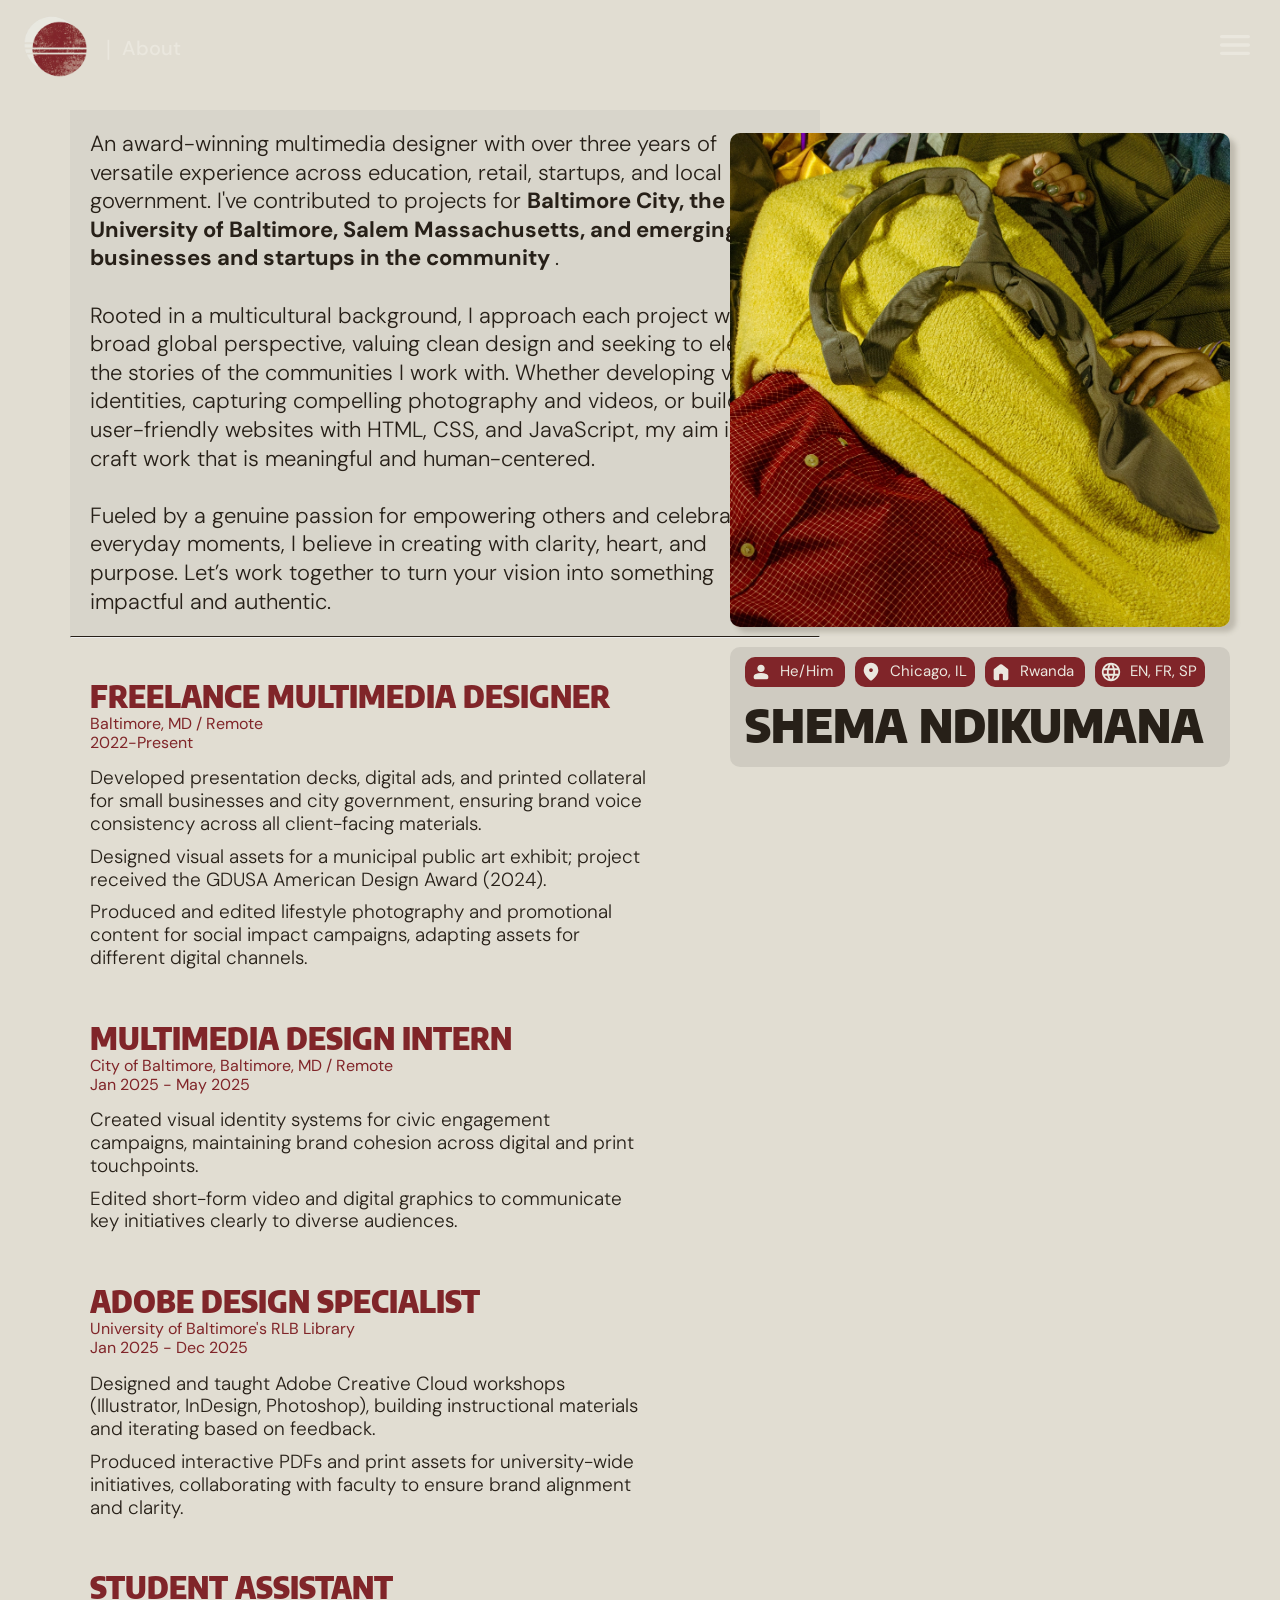
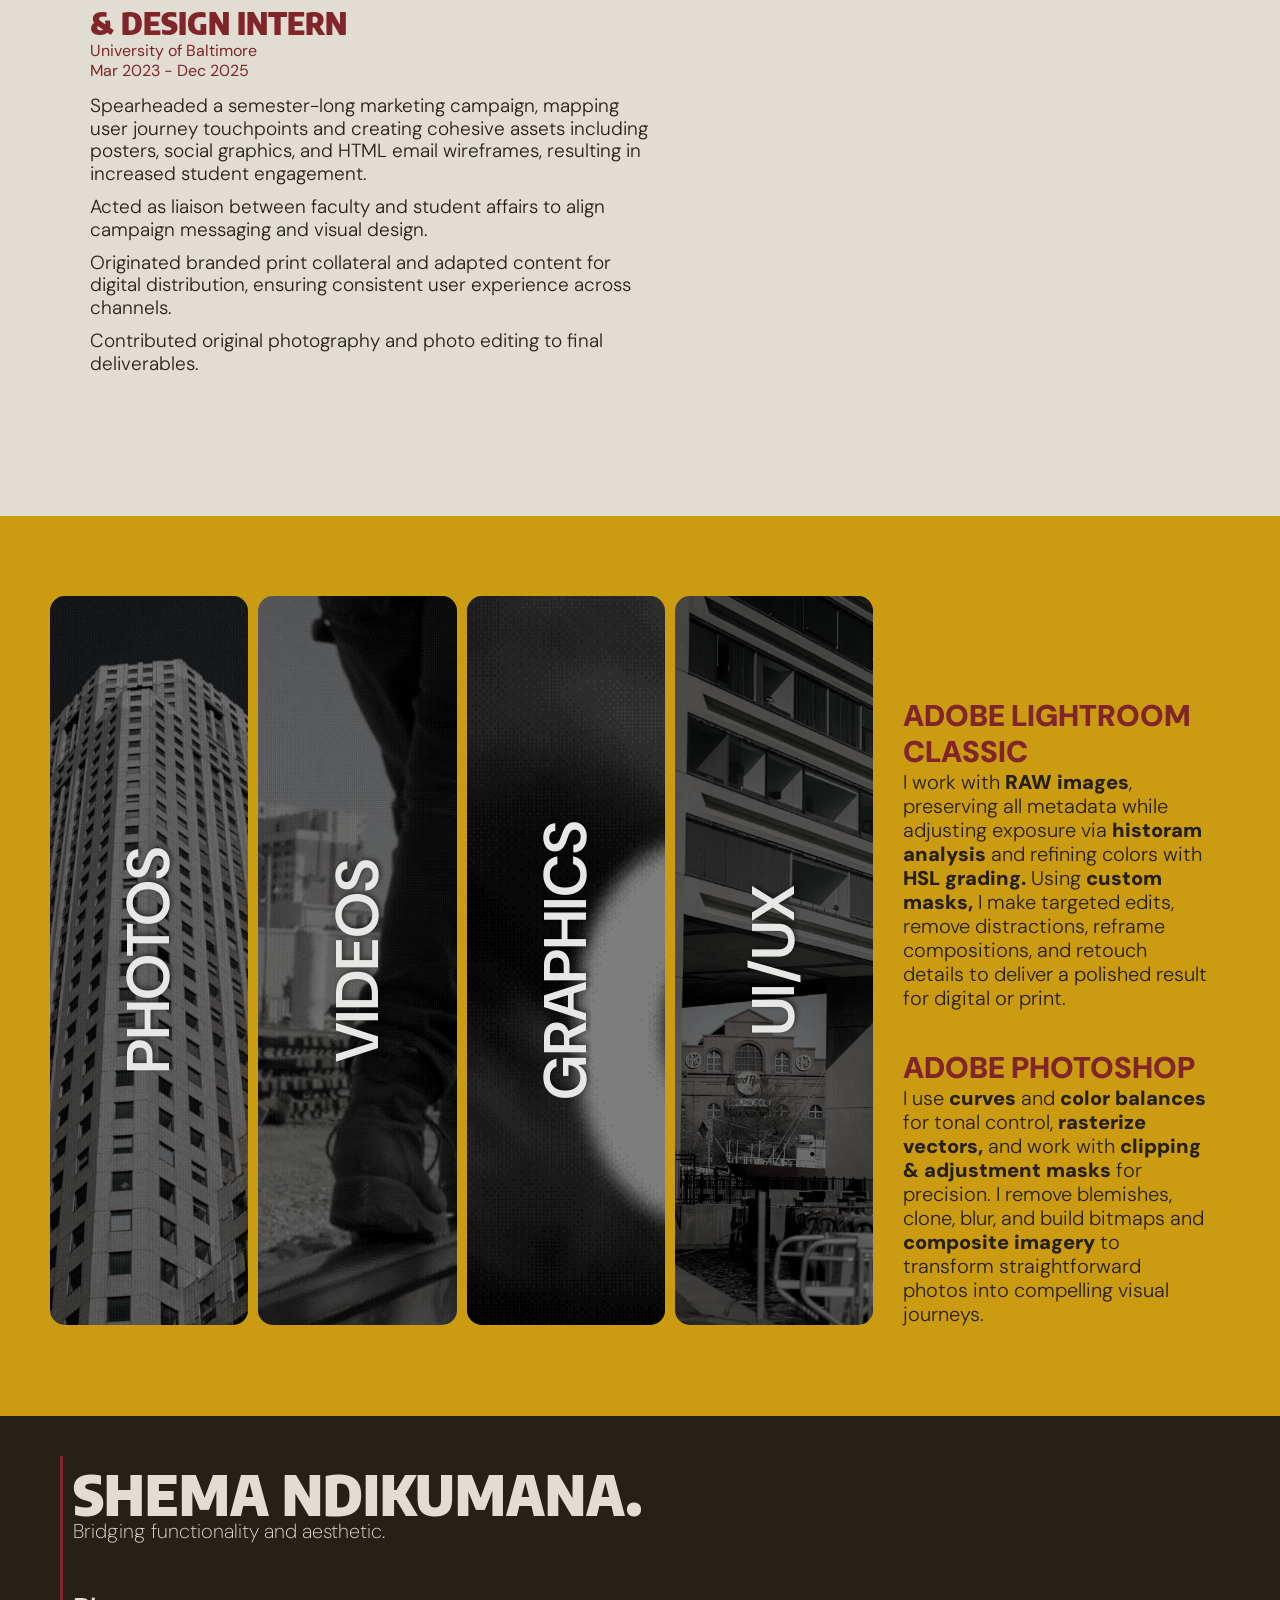
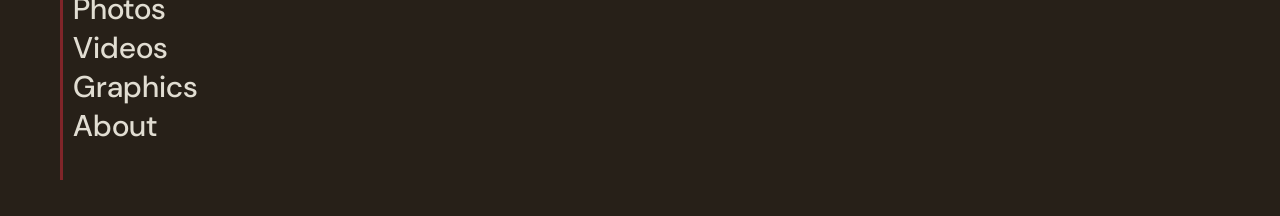
==== commit 0cee9ff4: "Updated about page, fixed blurry webp, change headers to gif, made navbar disappear on scroll" ====
--- a/about.html
+++ b/about.html
@@ -12,25 +12,18 @@
     </style>
     <title>About</title>
 </head>
-<body style="width: 100% !important; overflow-x: hidden;">
+<body style="width: 100% !important;">
      <div id="navbar-placeholder"></div>
  <section class="bio-section">
-    <div class="pfp-box">
-        <div class="headshot-box"><img src="about/shema_headshot.webp" alt="headshot"></div>
-        <div class="pfp-txt">
-            <p class="pfp-name">Shema Ndikumana</p>
-            <p class="pfp-pronouns">He/Him</p>
-        </div>
-    </div>
     <div class="info-box">
         <div class="bio-txt">
-            An award-winning multimedia designer with over three years of versatile experience across education, retail, startups, and local government. I've contributed to projects for Baltimore City, the University of Baltimore, Salem Massachusetts, and emerging food businesses and startups in the community. 
+            An award-winning multimedia designer with over three years of versatile experience across education, retail, startups, and local government. I've contributed to projects for <b>Baltimore City, the University of Baltimore, Salem Massachusetts, and emerging food businesses and startups in the community </b>. 
             <br>
             <br>Rooted in a multicultural background, I approach each project with a broad global perspective, valuing clean design and seeking to elevate the stories of the communities I work with. Whether developing visual identities, capturing compelling photography and videos, or building user-friendly websites with HTML, CSS, and JavaScript, my aim is to craft work that is meaningful and human-centered. 
             <br>
             <br>Fueled by a genuine passion for empowering others and celebrating everyday moments, I believe in creating with clarity, heart, and purpose. Let’s work together to turn your vision into something impactful and authentic.
         </div>
-
+        <hr class="rounded">
         <div class="work-box">
 
             <div class="work">
@@ -39,9 +32,9 @@
                 <p class="work-date">2022-Present</p>
                 <div class="work-info">
                     <ul>
-                    <li>Develop presentation decks, digital ads, and print collateral for small businesses and city government, ensuring brand voice consistency across all client-facing materials. </li>
-                    <li>Designed visual assets for a municipal public art exhibit; project received the GDUSA American Design Award (2024) </li>
-                    <li> Produces and edits lifestyle photography and promotional content for social impact campaigns, adapting assets for different digital channels.</li>
+                    <li>Developed presentation decks, digital ads, and printed collateral for small businesses and city government, ensuring brand voice consistency across all client-facing materials. </li>
+                    <li>Designed visual assets for a municipal public art exhibit; project received the GDUSA American Design Award (2024). </li>
+                    <li> Produced and edited lifestyle photography and promotional content for social impact campaigns, adapting assets for different digital channels.</li>
                 </ul>
                 </div>
             </div>
@@ -53,8 +46,8 @@
                 <p class="work-date">Jan 2025 - May 2025</p>
                 <div class="work-info">
                     <ul>
-                        <li>Created visual identity systems for civic engagement campaigns, maintaining brand cohesion across digital and print touchpoints</li>
-                        <li>Edited short-form video and digital graphics to communicate key initiatives clearly to diverse audiences</li>
+                        <li>Created visual identity systems for civic engagement campaigns, maintaining brand cohesion across digital and print touchpoints.</li>
+                        <li>Edited short-form video and digital graphics to communicate key initiatives clearly to diverse audiences.</li>
                     </ul>
                 </div>
             </div>
@@ -66,13 +59,13 @@
                 <div class="work-info">
                     <ul>
                         <li>Designed and taught Adobe Creative Cloud workshops (Illustrator, InDesign, Photoshop), building instructional materials and iterating based on feedback.</li>
-                        <li>interactive PDFs and print assets for university-wide initiatives, collaborating with faculty to ensure brand alignment and clarity.</li>
+                        <li> Produced interactive PDFs and print assets for university-wide initiatives, collaborating with faculty to ensure brand alignment and clarity.</li>
                     </ul>
                 </div>
             </div>
 
             <div class="work">
-                <p class="work-title">Student Support Assistant & Design Intern </p>
+                <p class="work-title">Student Assistant <br>& Design Intern </p>
                 <p class="work-location"> University of Baltimore</p>
                 <p class="work-date">Mar 2023 - Dec 2025</p>
                 <div class="work-info">
@@ -80,31 +73,62 @@
                     <li>Spearheaded a semester-long marketing campaign, mapping user journey touchpoints and creating cohesive assets including posters, social graphics, and HTML email wireframes, resulting in increased student engagement.
                     </li>
                     <li>Acted as liaison between faculty and student affairs to align campaign messaging and visual design. </li>
-                    <li>Originated branded print collateral and adapted content for digital distribution, ensuring consistent user experience across channels</li>
+                    <li>Originated branded print collateral and adapted content for digital distribution, ensuring consistent user experience across channels.</li>
                     <li>Contributed original photography and photo editing to final deliverables.</li>
                 </ul>
 
                 </div>
             </div>
 
+        </div>
+    </div>
+    <div class="pfp-box">
+        <div class="headshot-box"><img src="about/About-Headshot.webp" alt="headshot"></div>
+        <div class="pfp-txt">
+            <div class="pfp-info-wrapper">
+
+        <div style="display:flex; flex-direction: row; align-items: center; justify-content: flex-start; gap: 10px; width: 100%;">
+                <div class="pfp-info-bubble" style="width: 100px;">
+                    <img src="icons/person.svg" alt="">
+                    <p class="pfp-info"> He/Him</p>
+                </div>
+                <div class="pfp-info-bubble" style="width: 120px;">
+                    <img src="icons/location.svg" alt="">
+                    <p class="pfp-info"> Chicago, IL</p>
+                </div>
+
+                <div class="pfp-info-bubble" style="width: 100px;">
+                    <img src="icons/birth.svg" alt="">
+                    <p class="pfp-info">Rwanda</p>
+                </div>
+                <div class="pfp-info-bubble" style="width: 110px;">
+                    <img src="icons/language.svg" alt="">
+                    <p class="pfp-info"> EN, FR, SP</p>
+                </div>
+        </div>
+         <p class="pfp-name">Shema Ndikumana</p>
+            </div>
         </div>
     </div>
  </section>
  <section class="skills-section">
     <div class="skill" data-skill="Photos">
         <p class="skill-type"><a href="photos.html">Photos</a></p>
-        <video loop="true" autoplay="autoplay" controls muted
-        src="about/photos-loop.mp4" style="width: 600%; height: auto;"></video>
+        <img 
+        src="about/photos-loop.gif"
+        />
     </div>
     <div class="skill" data-skill="Videos">
         <p class="skill-type"><a href="videos.html">Videos</a></p>
-        <video loop="true" autoplay="autoplay" controls muted
-        src="about/video-loop.mp4"></video>
+        <img 
+        src="about/video-loop.gif"
+        style="height: 150%;"
+        />
     </div>
      <div class="skill" data-skill="Graphics">
         <p class="skill-type"><a href="graphics.html">Graphics</a></p>
-        <video loop="true" autoplay="autoplay" controls muted
-        src="about/video-loop.mp4"></video>
+        <img src="graphics/graphics-header.gif" class="skill-gif"
+        alt="">
     </div>
     <div class="skill" data-skill="UI">
         <p class="skill-type">UI/UX</p> 
--- a/styles.css
+++ b/styles.css
@@ -34,29 +34,31 @@
 
 /* NAV BAR ============================================*/
 #navbar-placeholder {
+}
+
+.main-nav {
+    position: fixed;
+    top: 0;
     z-index: 1000;
-    width: 100%;
-    display: flex;
-    justify-content: space-between;
-    position: sticky;
-    top: 0;  /* CRITICAL - must be set */
+    height: 70px;
+    width: 100%;
     margin: 0;
     padding: 0;
-    height: 0;  /* Set explicit height */
-    background: transparent;
-
-}
-
-.main-nav {
-    height: 70px;
-    width: 100%;
-    margin: 0;
-    padding: 0;
     display: flex;
     flex-direction: row;
     justify-content: space-between;
-    z-index: 10000;
-    background: transparent;
+    background: transparent; /* or your color */
+    transition: transform 0.3s ease-in;
+    will-change: transform;
+}
+
+.main-nav.nav-scrolled {
+    background: rgba(225, 221, 210, 0.1);      /* or white, depending on your design */
+    backdrop-filter: blur(10px);
+}
+
+.main-nav.nav-hidden {
+    transform: translateY(-110%);
 }
 
 .main-nav img {
@@ -93,9 +95,10 @@
     padding: 20px 60px !important;
     width: 600px !important;
     min-height: 600px !important;
-    background-color: var(--dark-beige);
-    z-index: 1000;
+    background-color: var(--beige);
+    z-index: 1000 !important;
     border-radius: 5px;
+    box-shadow: 4px 4px 2px rgba(0, 0, 0, 0.3);
 }
 
 .page-intro p{
@@ -503,10 +506,10 @@
     display: flex;
     flex-direction: column !important;
     justify-content: center;
-    align-items: flex-start;
+    align-items: flex-end;
     position:fixed;
     top: 0;
-    left: 0;
+    right: 0;
     padding: 50px;
 
 }
@@ -522,21 +525,58 @@
 
 .pfp-name{
     font-family: var(--title);
-    font-size: 50px;
+    font-size: 46px;
     font-weight: 900;
-    line-height: 1;
+    line-height: 1.2;
     text-transform: uppercase;
     color: var(--brown);
 
+    width: 100%;
     height: auto;
 }
 
-.pfp-pronouns{
+.pfp-info-wrapper{
+    height: 120px;
+    width: 500px;
+    display: flex;
+    flex-direction: column;
+    align-items: center;
+    justify-content: start;
+    background-color: rgba(51, 50, 50, 0.1);
+    padding: 10px 15px;
+    gap: 10px;
+    border-radius: 10px;
+}
+
+.pfp-info-bubble{
+    display: flex;
+    flex-direction: row;
+    justify-content: center;
+    align-items: center;
+
+    width: 120px;
+    height: 30px;
+    padding: 5px;
+    gap: 8px;
+
+    border-radius: 10px;
+    background-color: var(--red);
+}
+
+.pfp-info-bubble img{
+    width: 22px;
+    height: 22px;
+}
+
+.pfp-info{
+    width: auto;
+
     font-family: var(--body);
     font-size: 15px;
-    font-weight: 300;
-    color: var(--brown);
-}
+    font-weight: 400;
+    color: var(--beige);
+}
+
 
 .headshot-box{
     display: flex;
@@ -545,42 +585,52 @@
     height: auto;
     border-radius: 10px;
     overflow: hidden;
-
+    box-shadow: 6px 5px 5px rgba(111, 107, 94, 0.3);
+    margin-bottom: 20px;
 } 
 
 .headshot-box img{
-    width: 200%;
-    height: 600px;
+    width: 100%;
+    height: 100%;
     object-fit: cover;
-    object-position: -220px -180px;
+    background-repeat: no-repeat;
+    image-rendering: auto; /* default, but explicit */
     
 }
 
 .info-box{
     height: 100%;
-    width: 800px;
-    display: flex;
-    flex-direction: column;
-    margin-left:30%;
-    padding: 10px 60px;
+    width: 100%;
+    margin-right: 80%;
+    display: flex;
+    flex-direction: column;
+    padding: 60px 20px;
 }
 
 .bio-txt{
     color: var(--brown) !important;
-    background-color: var(--dark-beige);
-
-    width: 100%;
+    background-color: rgba(134, 133, 133, 0.1);
+
+    width: 750px;
     height: 100%;
-    align-items: center;
-    align-self: flex-end;
-    justify-content: center;
-    margin: 60px 0;
-
-    line-height: 1.4;
-    font-family: var(--body);
-    font-size: 28px !important;
-    text-align: right !important;
-    
+    padding: 20px;
+
+    align-items: start;
+    align-self: flex-start;
+    justify-content: center;
+
+    line-height: 1.3;
+    font-family: var(--body);
+    font-size: 22px !important;
+    text-align: left !important;
+    font-weight: 300;
+    
+}
+
+hr.rounded {
+  border-top: 1.75px solid var(--brown);
+  border-radius: 5px;
+  width: 750px;
 }
 
 .work-box{
@@ -589,64 +639,70 @@
     height: 100%;
     display: flex;
     flex-direction: column;
-    gap: 60px;
-
-    align-items: center;
-    justify-content: center;
-
-    font-family: var(--body);
-    text-align: right !important;
+
+    align-items: start;
+    justify-content: center;
+    gap: 0px;
+    padding-top: 20px;
+
+    font-family: var(--body);
+    text-align: left !important;
 }
 
 .work{
-    height: 500px;
+    height: auto;
     width: 100%;
     max-width: 600px;
-    display: flex;
-    flex-direction: column;
-    align-items: end;
+    padding: 20px;
+    display: flex;
+    flex-direction: column;
+    align-items: start;
+    justify-content: center;
 
 
 }
 
 .work-title{
-    color: var(--brown);
-
-    line-height: 1.4;
-    font-family: var(--body);
+    color: var(--red);
+
+    line-height: 1.2;
+    font-family: var(--title);
     font-size: 30px !important;
-    font-weight: 600;
-    text-align: right !important;
+    font-weight: 900;
+    text-align: left !important;
+    text-transform: uppercase;
 }
 
 .work-location{
+    color: var(--red);
+    line-height: 1.2;
+    font-size: 16px !important;
+    font-family: var(--body);
+    font-weight: 400;
+    text-align: left !important;
+}
+
+.work-date{
+    color: var(--red);
+    line-height: 1.2;
+    font-size: 16px;
+    font-family: var(--body);
+    font-weight: 400;
+    text-align: left !important;
+    margin-bottom: 15px;
+}
+
+
+.work-info ul li {
     color: var(--brown);
     line-height: 1.2;
-    font-size: 16px !important;
-    font-family: var(--body);
-    font-weight: 500;
-    text-align: right !important;
-}
-
-.work-date{
-    color: var(--brown);
-    line-height: 1.2;
-    font-size: 16px;
-    font-family: var(--body);
-    font-weight: 500;
-    text-align: right !important;
-}
-
-
-.work-info ul li {
-    color: var(--red);
-    line-height: 1.1;
     font-size: 15px;
     font-family: var(--body);
-    font-size: 22px !important;
-    text-align: right !important;
-    padding: 5px 0;
+    font-size: 19px !important;
+    font-weight: 300;
+    text-align: left !important;
     list-style-type: none;
+    padding-bottom: 10px;
 }
 
 .skills-section{
@@ -698,14 +754,19 @@
 
 .skill img{
     object-fit: cover;
-    width: 100% !important;
-    height: 100% !important;
-}
-
-.skill video{
-    width:650%;
-    height: 200%;
-
+    width: 100%;
+    height: 111%;
+    display: block;
+    aspect-ratio: 9/16;
+}
+
+.skill-gif{
+    width: 100%;
+    height:280% !important;
+    display: block;
+    aspect-ratio: 16/9;
+    object-fit: cover;
+    object-position: center;
 }
 
 .skill::before{
@@ -967,9 +1028,11 @@
     padding: 30px;
     position: relative;
     background-size: cover !important;
+    background-position: center;
     background-repeat: no-repeat !important;
     background-color: transparent !important;
     background-image: var(--bg-image) !important;
+    image-rendering: auto;
 }
 
 .thumbnail::before {
@@ -1453,11 +1516,13 @@
         top: 0;
         margin-bottom: 0;
         z-index: 0;
-        background-image: url("photos/Webp/Remington/Remington-20.webp");
-        background-color: rgba(39, 32, 24, 0.4);
-        background-blend-mode: multiply;
-        background-size: cover;
-        background-position: right;
+
+        background-image: url("videos/video-header.gif");
+        background-color: var(--beige);
+        background-blend-mode:darken;
+        background-size: 400%;
+        background-position: center;
+
         display: flex;
         flex-direction: column;
         column-gap: 0;
@@ -1472,7 +1537,7 @@
     left: 0;
     right: 0;
     bottom: 0;
-    background-color: rgba(0, 0, 0, 0.7);
+    background-color: rgba(0, 0, 0, 0.2);
     z-index: 1;
 }
 
@@ -1763,7 +1828,9 @@
 */
 
 #graphics-header{
-    background: url("graphics/everythingoes\ motion\ graphics.mp4");
+    background: url("graphics/graphics-header.gif");
+    background-size:300%;
+    background-position: center;
     display: flex;
     align-items: center;
     justify-content: center;
@@ -1792,7 +1859,7 @@
     left: 0;
     right: 0;
     bottom: 0;
-    background-color:  rgba(79, 52, 36, 0.6);
+    background-color:  rgba(56, 35, 23, 0.6);
     height: 100%;
     width: 100%;
     z-index: 3;
@@ -2249,11 +2316,10 @@
         top: 0;
         margin-bottom: 0;
         z-index: 0;
-        background-image: url("videos/thumbnails/Rem5.webp");
-        background-color: rgba(39, 32, 24, 0.4);
-        background-blend-mode: multiply;
-        background-size: cover;
-        background-position: bottom;
+        background-image: url("videos/video-header.gif");
+        background-size: 380%;
+        mix-blend-mode: multiply;
+        background-position: 50% 50%;
         display: flex;
         flex-direction: column;
         column-gap: 0;
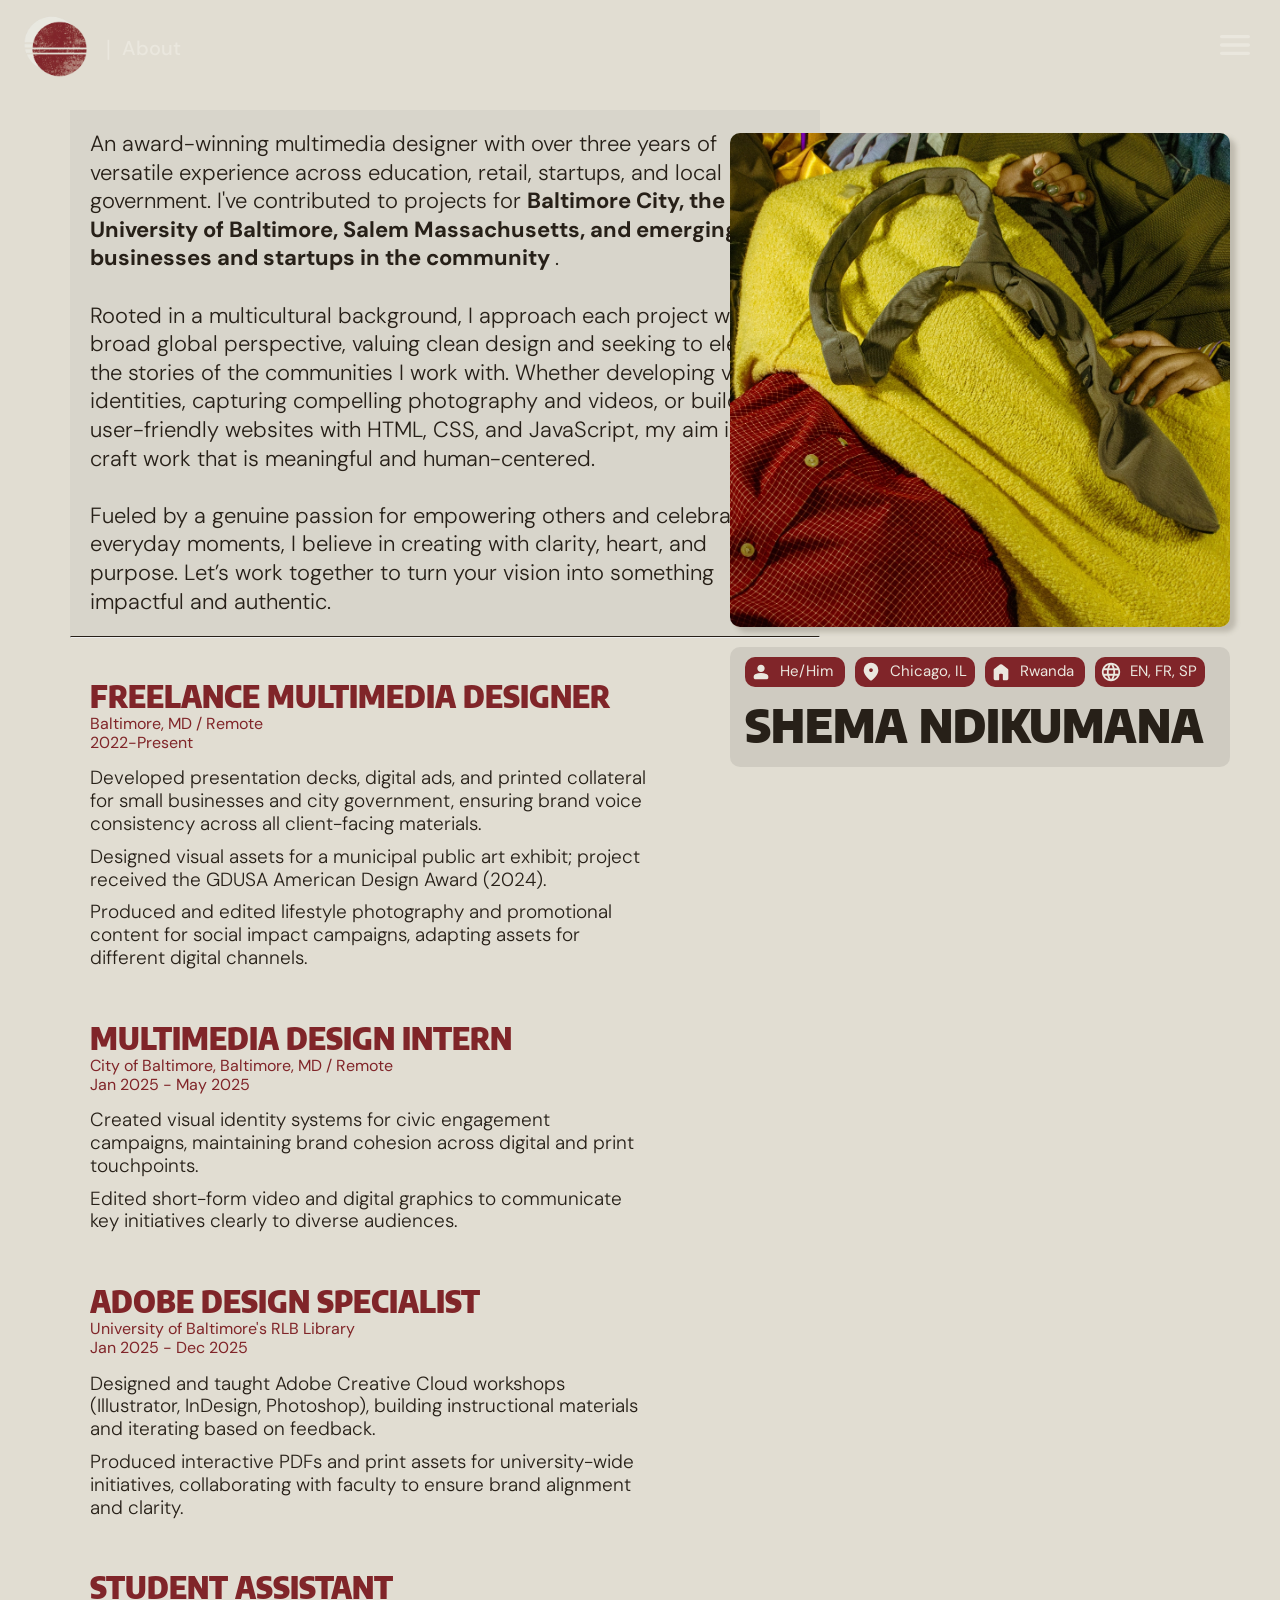
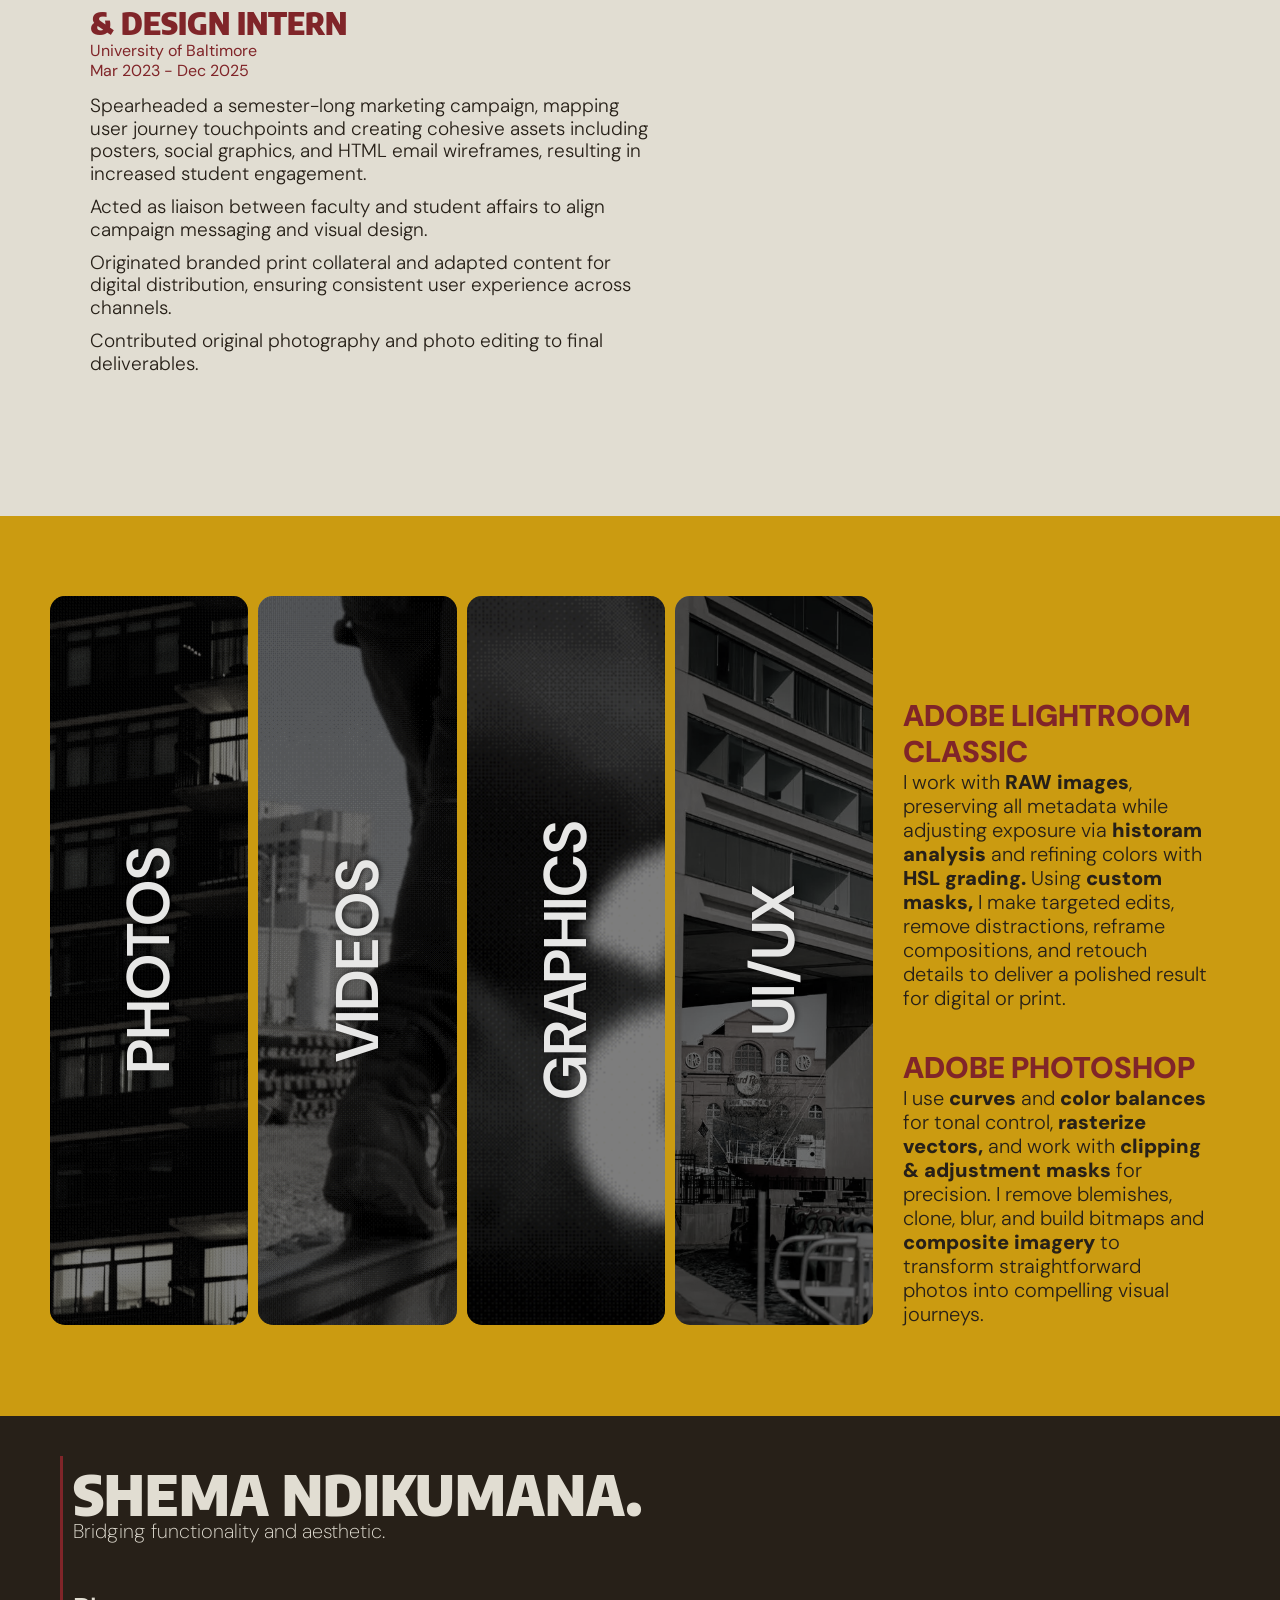
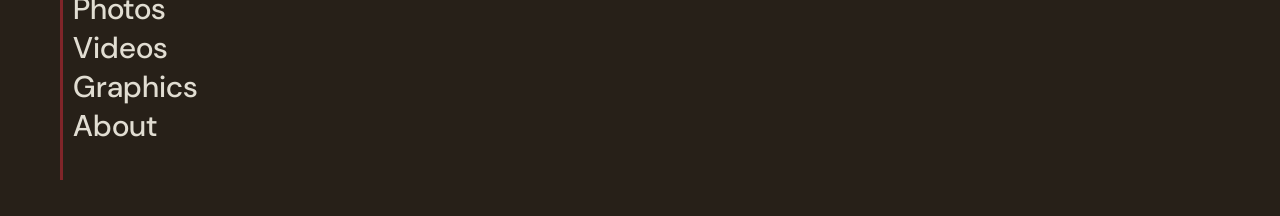
==== commit 3107a2ce: "Fixed graphics img resolution, edited lightbox, added links to brand collabs and imgs as well." ====
--- a/about.html
+++ b/about.html
@@ -4,6 +4,7 @@
     <meta charset="UTF-8">
     <meta name="viewport" content="width=device-width, initial-scale=1.0">
     <link rel="stylesheet" href="styles.css">
+    <link rel="icon" type="image/png" href="/nav/portologo.webp">
     <script src="navbar.js"></script>
     <script src="footer.js"></script>
     <style>
--- a/styles.css
+++ b/styles.css
@@ -222,7 +222,7 @@
     top: 0;
     margin-bottom: 0;
     z-index: 0;
-    background-image: url("header/bg-header.webp");
+    background-image: url("header/Header-Bg.webp");
     background-color: rgba(39, 32, 24, 0.4);
     background-blend-mode: multiply;
     background-size: cover;
@@ -234,14 +234,31 @@
     align-items: center;
 }
 
+#home-header::before{
+    content: '';
+    position: absolute;
+    top: 0;
+    left: 0;
+    right: 0;
+    bottom: 0;
+    background-color: rgba(0, 0, 0, 0.3);
+    height: 100%;
+    width: 100%;
+    z-index: 0;
+    opacity: 1;
+    transition: opacity 0.5s ease;
+}
+
 #home-header h1{
     line-height: 1;
     margin: 0;
+    z-index: 100;
 }
 
 
 #home-header p{
     font-size: 24px;
+    z-index: 100;
 }
 
 .header-btn{
@@ -260,6 +277,7 @@
     justify-content: center;
     align-items: center;
     align-self: flex-end;
+    z-index: 100;
 
     padding: 10px;
     margin-top: 20px;
@@ -1281,7 +1299,7 @@
     z-index: 1000;
     justify-content: center;
     align-items: center;
-    padding: 40px;
+    padding: 60px;
 }
 
 .lightbox.show {
@@ -1316,24 +1334,28 @@
     background: rgba(0, 0, 0, 0.92);
     overflow: hidden;
     min-height: 0;
+    min-width: 70%;
 }
 
 #lightbox-img {
     max-width: 100%;
     max-height: 100%;
+    height: 100%;
+    overflow: hidden;
     object-fit: contain;
+    object-position: center;
     transition: opacity 0.3s ease;
 }
 
 .lightbox-info {
     flex: 1;
-    padding: 30px 35px;
+    padding: 30px 20px;
     background: var(--dark-beige);
     color: var(--brown);
     overflow-y: auto;
     display: flex;
     flex-direction: column;
-    min-width: 300px;
+    min-width:400px;
     border-left: 1px solid #333;
 }
 
@@ -1367,6 +1389,17 @@
     font-size: 0.9em;
     color: var(--brown);
     margin: 0 0 20px 0;
+    align-self: flex-start;
+}
+
+.lightbox-info #lb-role {
+    display: inline-block;
+    background: transparent;
+    padding: 6px 0;
+    border-radius: 20px;
+    font-size: 0.9em;
+    color: var(--brown);
+    margin: 0;
     align-self: flex-start;
 }
 
@@ -1426,17 +1459,20 @@
 .prev-bubble,
 .next-bubble {
     pointer-events: auto;
-    width: 50px;
-    height: 50px;
-    background: rgba(255, 255, 255, 0.15);
+    width: 28px;
+    height: 28px;
+    padding: 5px;
+    background: rgba(39, 32, 24, 0.1);
     backdrop-filter: blur(10px);
     border: 1px solid rgba(255, 255, 255, 0.2);
     border-radius: 50%;
+
     display: flex;
     align-items: center;
     justify-content: center;
     color: var(--beige);
-    font-size: 24px;
+
+    font-size: 18px;
     cursor: pointer;
     transition: all 0.3s ease;
     user-select: none;
@@ -1444,7 +1480,7 @@
 
 .prev-bubble:hover,
 .next-bubble:hover {
-    background: rgba(255, 255, 255, 0.3);
+    background: rgba(39, 32, 24, 1);
     transform: scale(1.1);
 }
 
